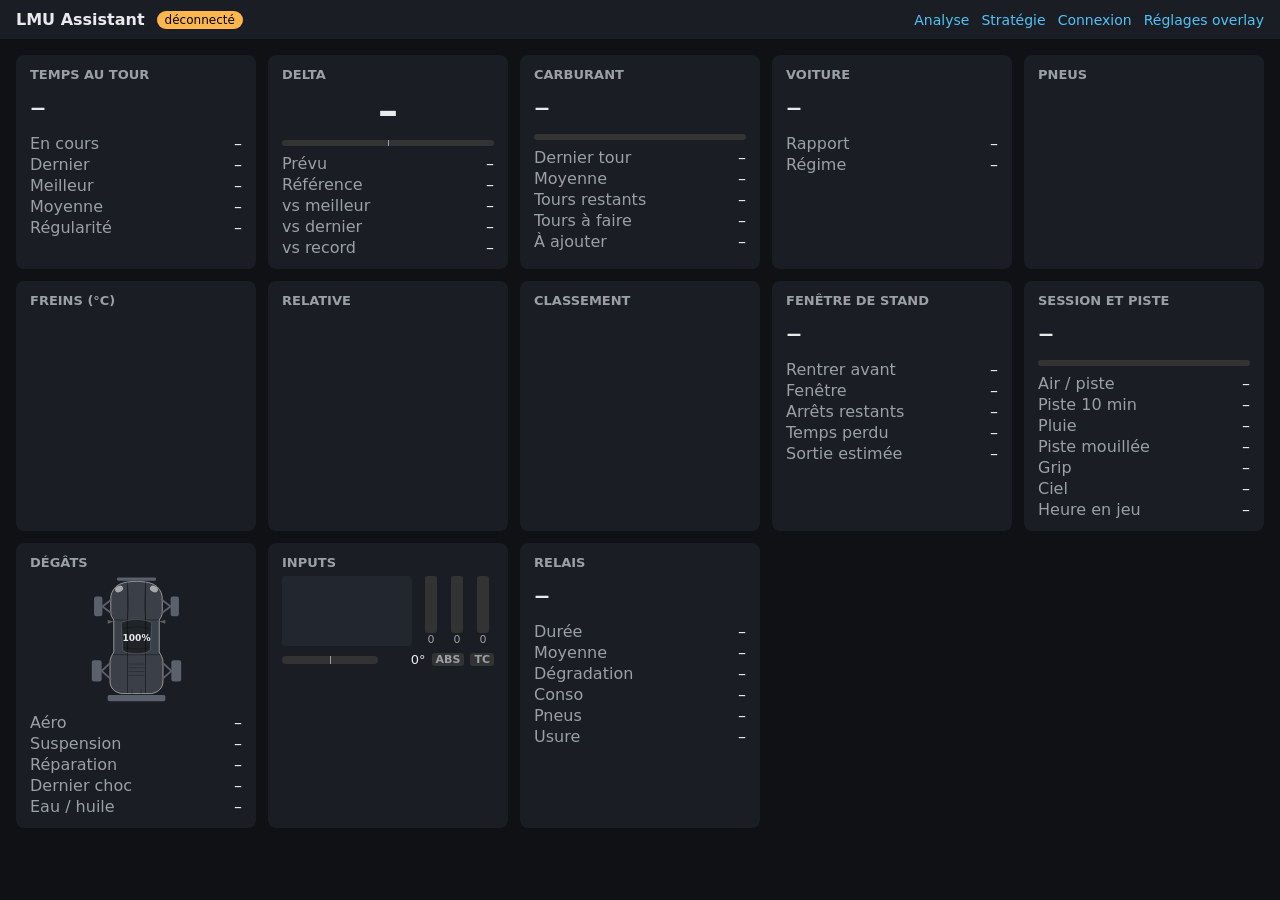
==== web/index.html @ d52e185c "Widget Dégâts : silhouette de GT3 type 911 Phares ronds, capot, rétroviseurs, habitacle (pare-brise," ====
<!doctype html>
<html lang="fr">
<head>
  <meta charset="utf-8">
  <meta name="viewport" content="width=device-width, initial-scale=1">
  <title>LMU Assistant</title>
  <link rel="stylesheet" href="style.css">
  <!-- Overlay : fond transparent dès le premier affichage (pas de flash avant le chargement de app.js) -->
  <script>if (new URLSearchParams(location.search).get("mode") === "overlay") document.documentElement.classList.add("overlay");</script>
</head>
<body>
  <header class="topbar">
    <strong>LMU Assistant</strong>
    <span id="status" class="status off">déconnecté</span>
    <span id="session"></span>
    <a href="analyse.html" class="nav-link" title="Historique des tours et analyse hors course">Analyse</a>
    <a href="strategie.html" title="Planificateur de stratégie">Stratégie</a>
    <a href="connect.html" title="Ouvrir sur une tablette ou un téléphone">Connexion</a>
    <a href="settings.html">Réglages overlay</a>
  </header>

  <main class="widgets">
    <section class="widget" data-widget="lap">
      <h2>Temps au tour</h2>
      <div class="big" id="lap">–</div>
      <dl>
        <dt>En cours</dt><dd id="current">–</dd>
        <dt>Dernier</dt><dd id="last">–</dd>
        <dt>Meilleur</dt><dd id="best">–</dd>
        <dt id="lap-avg-label">Moyenne</dt><dd id="lap-avg">–</dd>
        <dt>Régularité</dt><dd id="lap-stdev">–</dd>
      </dl>
      <table class="laps" id="laps"></table>
    </section>

    <section class="widget" data-widget="delta">
      <h2 id="delta-title">Delta</h2>
      <div class="big delta" id="delta">–</div>
      <div class="delta-bar"><div id="delta-bar"></div></div>
      <dl>
        <dt>Prévu</dt><dd id="delta-predicted">–</dd>
        <dt id="delta-ref-label">Référence</dt><dd id="delta-ref">–</dd>
        <dt>vs meilleur</dt><dd id="delta-vs-best">–</dd>
        <dt>vs dernier</dt><dd id="delta-vs-last">–</dd>
        <dt>vs record</dt><dd id="delta-vs-record">–</dd>
      </dl>
    </section>

    <section class="widget" data-widget="fuel">
      <h2 id="fuel-title">Carburant</h2>
      <div class="big" id="fuel">–</div>
      <div class="bar"><div id="fuel-bar"></div></div>
      <dl>
        <dt>Dernier tour</dt><dd id="fuel-last">–</dd>
        <dt>Moyenne</dt><dd id="fuel-avg">–</dd>
        <dt>Tours restants</dt><dd id="fuel-laps">–</dd>
        <dt>Tours à faire</dt><dd id="fuel-finish">–</dd>
        <dt>À ajouter</dt><dd id="fuel-add">–</dd>
        <dt id="fuel-other-label" hidden>Énergie</dt><dd id="fuel-other" hidden>–</dd>
      </dl>
    </section>

    <section class="widget" data-widget="car">
      <h2>Voiture</h2>
      <div class="big" id="speed">–</div>
      <dl>
        <dt>Rapport</dt><dd id="gear">–</dd>
        <dt>Régime</dt><dd id="rpm">–</dd>
      </dl>
    </section>

    <section class="widget" data-widget="tyres">
      <h2>Pneus</h2>
      <div class="tyres" id="tyres"></div>
    </section>

    <section class="widget" data-widget="brakes">
      <h2>Freins (°C)</h2>
      <div class="brakes" id="brakes"></div>
      <div class="brake-alert" id="brake-alert" hidden></div>
    </section>

    <section class="widget" data-widget="relative">
      <h2>Relative</h2>
      <table class="relative" id="relative"></table>
    </section>

    <section class="widget" data-widget="standings">
      <h2>Classement</h2>
      <table class="standings" id="standings"></table>
    </section>

    <section class="widget" data-widget="pit">
      <h2>Fenêtre de stand</h2>
      <div class="big" id="pit-laps">–</div>
      <div class="pit-sub" id="pit-limit"></div>
      <dl>
        <dt>Rentrer avant</dt><dd id="pit-last">–</dd>
        <dt>Fenêtre</dt><dd id="pit-window">–</dd>
        <dt>Arrêts restants</dt><dd id="pit-stops">–</dd>
        <dt>Temps perdu</dt><dd id="pit-loss">–</dd>
        <dt>Sortie estimée</dt><dd id="pit-rejoin">–</dd>
      </dl>
    </section>

    <section class="widget" data-widget="session">
      <h2>Session et piste</h2>
      <div class="big" id="sess-left">–</div>
      <div class="bar"><div id="sess-bar"></div></div>
      <div class="flag" id="sess-flag" hidden></div>
      <dl>
        <dt>Air / piste</dt><dd id="sess-temps">–</dd>
        <dt>Piste 10 min</dt><dd id="sess-trend">–</dd>
        <dt>Pluie</dt><dd id="sess-rain">–</dd>
        <dt>Piste mouillée</dt><dd id="sess-wet">–</dd>
        <dt>Grip</dt><dd id="sess-grip">–</dd>
        <dt>Ciel</dt><dd id="sess-sky">–</dd>
        <dt>Heure en jeu</dt><dd id="sess-tod">–</dd>
      </dl>
    </section>

    <section class="widget" data-widget="damage">
      <h2>Dégâts</h2>
      <!-- Voiture vue de dessus (avant en haut), silhouette de GT3 type 911 : 8 zones de carrosserie, suspensions
           (triangles), roues, lame avant et aileron (aéro) -->
      <svg class="car-svg" id="dmg-car" viewBox="-14 0 128 170" role="img" aria-label="Dégâts de la voiture">
        <defs>
          <clipPath id="dmg-clip">
            <path id="dmg-shape" d="M50,7 C62,7 72,9 77,14 C82,19 84,24 84,30 L84,48 C84,52 82,55 80,58 L80,100
              C82,104 85,108 85,114 L85,138 C85,147 80,153 70,155 L30,155 C20,153 15,147 15,138 L15,114
              C15,108 18,104 20,100 L20,58 C18,55 16,52 16,48 L16,30 C16,24 18,19 23,14 C28,9 38,7 50,7 Z"/>
          </clipPath>
        </defs>
        <g clip-path="url(#dmg-clip)">
          <rect class="zone" data-zone="0" x="0" y="0" width="38" height="58"><title>Avant gauche</title></rect>
          <rect class="zone" data-zone="1" x="38" y="0" width="24" height="58"><title>Avant</title></rect>
          <rect class="zone" data-zone="2" x="62" y="0" width="38" height="58"><title>Avant droit</title></rect>
          <rect class="zone" data-zone="3" x="0" y="58" width="38" height="46"><title>Gauche</title></rect>
          <rect class="zone base" x="38" y="58" width="24" height="46"/>
          <rect class="zone" data-zone="4" x="62" y="58" width="38" height="46"><title>Droite</title></rect>
          <rect class="zone" data-zone="5" x="0" y="104" width="38" height="66"><title>Arrière gauche</title></rect>
          <rect class="zone" data-zone="6" x="38" y="104" width="24" height="66"><title>Arrière</title></rect>
          <rect class="zone" data-zone="7" x="62" y="104" width="38" height="66"><title>Arrière droit</title></rect>
        </g>
        <use href="#dmg-shape" class="outline"/>
        <!-- détails : capot, phares ronds, rétroviseurs, grilles du moteur arrière -->
        <path class="detail" d="M38,12 C40,30 40,44 38,56 M62,12 C60,30 60,44 62,56"/>
        <ellipse class="lamp" cx="27" cy="17" rx="5.5" ry="4" transform="rotate(-25 27 17)"/>
        <ellipse class="lamp" cx="73" cy="17" rx="5.5" ry="4" transform="rotate(25 73 17)"/>
        <path class="detail" d="M40,116 H60 M40,121 H60 M40,126 H60 M40,131 H60"/>
        <path class="mirror" d="M20,60 L12,58 L12,63 Z M80,60 L88,58 L88,63 Z"/>
        <path class="detail" d="M44,150 V158 M56,150 V158"/>
        <rect class="aero" x="24" y="2" width="52" height="4" rx="2"><title>Lame avant (aéro)</title></rect>
        <rect class="aero" x="12" y="157" width="76" height="8" rx="2"><title>Aileron arrière (aéro)</title></rect>
        <path class="susp" data-susp="0" d="M17,31 L5,40 L17,49"><title>Suspension avant gauche</title></path>
        <path class="susp" data-susp="1" d="M83,31 L95,40 L83,49"><title>Suspension avant droite</title></path>
        <path class="susp" data-susp="2" d="M16,114 L4,125 L16,136"><title>Suspension arrière gauche</title></path>
        <path class="susp" data-susp="3" d="M84,114 L96,125 L84,136"><title>Suspension arrière droite</title></path>
        <rect class="wheel" data-wheel="0" x="-6" y="27" width="11" height="26" rx="3"><title>Roue avant gauche</title></rect>
        <rect class="wheel" data-wheel="1" x="95" y="27" width="11" height="26" rx="3"><title>Roue avant droite</title></rect>
        <rect class="wheel" data-wheel="2" x="-9" y="111" width="13" height="28" rx="3"><title>Roue arrière gauche</title></rect>
        <rect class="wheel" data-wheel="3" x="96" y="111" width="13" height="28" rx="3"><title>Roue arrière droite</title></rect>
        <!-- habitacle : pare-brise, toit, lunette -->
        <path class="cockpit" d="M30,62 C36,56 64,56 70,62 L68,98 C62,104 38,104 32,98 Z"/>
        <path class="detail" d="M32,70 C40,66 60,66 68,70 M33,94 C40,97 60,97 67,94"/>
        <text class="pct" id="dmg-pct" x="50" y="86" text-anchor="middle">100%</text>
      </svg>
      <div class="brake-alert" id="dmg-alert" hidden></div>
      <dl>
        <dt>Aéro</dt><dd id="dmg-aero">–</dd>
        <dt>Suspension</dt><dd id="dmg-susp">–</dd>
        <dt>Réparation</dt><dd id="dmg-repair">–</dd>
        <dt>Dernier choc</dt><dd id="dmg-impact">–</dd>
        <dt>Eau / huile</dt><dd id="dmg-engine">–</dd>
      </dl>
    </section>

    <section class="widget" data-widget="inputs">
      <h2>Inputs</h2>
      <div class="inputs">
        <canvas id="inp-trace" width="380" height="140"></canvas>
        <div class="pedals">
          <div class="pedal"><div class="pedal-bar"><div id="inp-thr" class="thr"></div></div><span id="inp-thr-v">0</span></div>
          <div class="pedal"><div class="pedal-bar"><div id="inp-brk" class="brk"></div></div><span id="inp-brk-v">0</span></div>
          <div class="pedal"><div class="pedal-bar"><div id="inp-clu" class="clu"></div></div><span id="inp-clu-v">0</span></div>
        </div>
      </div>
      <div class="steer-row">
        <div class="steer"><div id="inp-steer"></div></div>
        <span id="inp-steer-v">0°</span>
        <span class="aid" id="inp-abs">ABS</span><span class="aid" id="inp-tc">TC</span>
      </div>
    </section>

    <section class="widget" data-widget="stint">
      <h2 id="stint-title">Relais</h2>
      <div class="big" id="stint-laps">–</div>
      <dl>
        <dt>Durée</dt><dd id="stint-time">–</dd>
        <dt>Moyenne</dt><dd id="stint-avg">–</dd>
        <dt>Dégradation</dt><dd id="stint-deg">–</dd>
        <dt>Conso</dt><dd id="stint-fuel">–</dd>
        <dt>Pneus</dt><dd id="stint-tyres">–</dd>
        <dt id="stint-wear-label">Usure</dt><dd id="stint-wear">–</dd>
      </dl>
    </section>
  </main>

  <script src="app.js"></script>
</body>
</html>
---- web/style.css ----
:root {
  --bg: #0f1115;
  --panel: #1a1d24;
  --text: #e8eaed;
  --muted: #9aa0a6;
  --accent: #4fc3f7;
  --ok: #66bb6a;
  --warn: #ffb74d;
  --bad: #ef5350;
}
* { box-sizing: border-box; }
body { margin: 0; font-family: system-ui, sans-serif; background: var(--bg); color: var(--text); }
.topbar { display: flex; gap: 12px; align-items: center; padding: 10px 16px; background: var(--panel); }
.status { font-size: 12px; padding: 2px 8px; border-radius: 10px; background: var(--warn); color: #000; }
.status.on { background: var(--ok); }
[hidden] { display: none !important; }
.topbar { flex-wrap: wrap; }
.topbar a { color: var(--text); text-decoration: none; }
.topbar .nav-link { margin-left: auto; font-size: 14px; color: var(--accent); }
.topbar .nav-link ~ a { font-size: 14px; color: var(--accent); }
.nav-current { color: var(--muted); }
.widgets { display: grid; grid-template-columns: repeat(auto-fill, minmax(220px, 1fr)); gap: 12px; padding: 16px; }
.widget { background: var(--panel); border-radius: 8px; padding: 12px 14px; }
.widget h2 { margin: 0 0 6px; font-size: 13px; font-weight: 600; color: var(--muted); text-transform: uppercase; }
.big { font-size: 32px; font-variant-numeric: tabular-nums; }
dl { display: grid; grid-template-columns: auto 1fr; gap: 2px 10px; margin: 8px 0 0; font-variant-numeric: tabular-nums; }
dt { color: var(--muted); }
dd { margin: 0; text-align: right; }
dt, dd { white-space: nowrap; }
.bar { height: 6px; background: #333; border-radius: 3px; margin-top: 8px; overflow: hidden; }
.bar > div { height: 100%; width: 0; background: var(--accent); }
.bar > div.alert { background: var(--warn); }
dd.alert { color: var(--warn); font-weight: 600; }
dd.good { color: var(--ok); }
.faster { color: var(--ok); }
.slower { color: var(--bad); }
.big.delta { font-size: 40px; font-weight: 600; text-align: center; }
.delta-bar { position: relative; height: 6px; background: #333; border-radius: 3px; margin-top: 6px; overflow: hidden; }
.delta-bar::after { content: ""; position: absolute; left: 50%; top: 0; bottom: 0; width: 1px; background: var(--muted); }
.delta-bar > div { position: absolute; top: 0; bottom: 0; left: 50%; width: 0; }
.delta-bar > div.faster { background: var(--ok); }
.delta-bar > div.slower { background: var(--bad); }
.laps { width: 100%; border-collapse: collapse; margin-top: 8px; font-variant-numeric: tabular-nums; font-size: 13px; }
.laps td { padding: 1px 0; border-top: 1px solid #2a2e36; white-space: nowrap; }
.laps td:nth-child(1) { color: var(--muted); }
.laps td:nth-child(2) { text-align: center; }
.laps td:nth-child(3) { text-align: right; color: var(--muted); }
.laps td.faster { color: var(--ok); }
.laps tr.excluded td:nth-child(2) { color: var(--muted); text-decoration: line-through; }
.tyres { display: grid; grid-template-columns: 1fr 1fr; gap: 6px; font-variant-numeric: tabular-nums; }
.tyre { background: #22262e; border-radius: 4px; padding: 4px 6px; }
.wheel-name { display: block; font-size: 11px; color: var(--muted); }
.tyre.right .wheel-name { text-align: right; }
.temps { display: grid; grid-template-columns: repeat(3, 1fr); gap: 2px; font-size: 16px; text-align: center; }
.temps span { border-radius: 3px; padding: 2px 0; color: #000; font-weight: 600; }
.temps .cold { background: #4fc3f7; }
.temps .ideal { background: var(--ok); }
.temps .warm { background: var(--warn); }
.temps .hot { background: var(--bad); }
.tyre-info { display: flex; justify-content: space-between; margin-top: 3px; font-size: 13px; }
.tyre-info .alert { color: var(--warn); font-weight: 600; }

.brakes { display: grid; grid-template-columns: 1fr 1fr; gap: 6px; font-variant-numeric: tabular-nums; }
.brake { background: #22262e; border-radius: 4px; padding: 4px 6px; display: flex; flex-direction: column; }
.brake.right { align-items: flex-end; }
.brake-temp { font-size: 22px; font-weight: 600; }
.brake-temp.cold { color: #4fc3f7; }
.brake-temp.ideal { color: var(--ok); }
.brake-temp.warm { color: var(--warn); }
.brake-temp.hot { color: var(--bad); }
.brake-peak { font-size: 12px; color: var(--muted); }
.brake-alert { margin-top: 6px; padding: 3px 6px; border-radius: 4px; background: var(--bad); color: #fff; font-weight: 600;
  font-size: 13px; text-align: center; animation: blink 1s steps(2, start) infinite; }
@keyframes blink { to { visibility: hidden; } }

.relative { width: 100%; border-collapse: collapse; font-variant-numeric: tabular-nums; font-size: 14px; }
.relative td { padding: 2px 3px; white-space: nowrap; border-top: 1px solid #2a2e36; }
.relative tr:first-child td { border-top: 0; }
.relative .class-pos { display: inline-block; min-width: 30px; padding: 0 3px; border-radius: 3px; color: #fff;
  font-size: 12px; font-weight: 600; text-align: center; }
.relative .num { color: var(--muted); font-size: 12px; }
.relative .driver { max-width: 130px; overflow: hidden; text-overflow: ellipsis; width: 100%; }
.relative .gap, .relative .laps-diff { text-align: right; }
.relative .laps-diff { font-size: 12px; font-weight: 600; }
.relative tr.me td { background: #2c3340; font-weight: 600; }
.relative tr.lap-up .driver, .relative tr.lap-up .laps-diff { color: var(--warn); }
.relative tr.lap-down .driver, .relative tr.lap-down .laps-diff { color: var(--accent); }
.relative tr.other-class .driver { opacity: 0.75; }
.standings { width: 100%; border-collapse: collapse; font-variant-numeric: tabular-nums; font-size: 13px; }
.standings td { padding: 1px 3px; white-space: nowrap; }
.standings .class-head td { padding-top: 5px; font-size: 12px; font-weight: 600; color: var(--muted); text-transform: uppercase; }
.standings tr.class-head:first-child td { padding-top: 0; }
.standings .class-dot { display: inline-block; width: 8px; height: 8px; border-radius: 2px; margin-right: 5px; }
.standings .muted { font-weight: 400; }
.standings .cpos { color: var(--muted); }
.standings .num { color: var(--muted); font-size: 12px; }
.standings .driver { max-width: 120px; overflow: hidden; text-overflow: ellipsis; width: 100%; }
.standings .gap, .standings .last { text-align: right; }
.standings .last { color: var(--muted); font-size: 12px; }
.standings tr.me td { background: #2c3340; font-weight: 600; }
.standings tr.skip td { text-align: center; color: var(--muted); line-height: 8px; font-size: 11px; }
.pit-sub { font-size: 12px; color: var(--muted); }
.big.alert { color: var(--warn); }
.relative .opt, .standings .opt { text-align: right; font-size: 12px; padding-left: 6px; }
.relative .opt.intact, .standings .opt.intact { color: var(--muted); }
.relative .opt.warn, .standings .opt.warn { color: var(--warn); }
.relative .opt.bad, .standings .opt.bad { color: var(--bad); font-weight: 600; }
.relative .pit, .standings .pit { font-size: 10px; padding: 0 3px; border-radius: 3px; background: var(--muted); color: #000; font-weight: 600; }

.flag { margin-top: 6px; padding: 3px 6px; border-radius: 4px; font-weight: 600; font-size: 13px; text-align: center; background: #333; }
.flag.green { background: var(--ok); color: #000; }
.flag.yellow, .flag.fcy { background: #fdd835; color: #000; }
.flag.fcy { animation: blink 1s steps(2, start) infinite; }
.flag.blue { background: #1e88e5; color: #fff; }
.flag.red { background: var(--bad); color: #fff; }
.flag.checkered { background: repeating-conic-gradient(#fff 0 25%, #000 0 50%) 0 0 / 12px 12px; color: #000; text-shadow: 0 0 3px #fff, 0 0 3px #fff; }

/* Widget Dégâts : voiture vue de dessus en SVG (GT3 type 911). Gris = rien, orange = léger, rouge = lourd ;
   roue : orange = crevée, pointillés rouges = arrachée ; suspension (triangles) et aéro (lame avant, aileron) :
   orange sous 90 %, rouge sous 70 %. */
.car-svg { display: block; width: 97px; height: 129px; margin: 2px auto 0; overflow: visible; --body: #3a3f48; --wheel: #5b616c; }
.car-svg .zone { fill: var(--body); stroke: rgba(0, 0, 0, 0.35); stroke-width: 0.8; }
.car-svg .z1 { fill: var(--warn); }
.car-svg .z2 { fill: var(--bad); }
.car-svg .outline { fill: none; stroke: rgba(255, 255, 255, 0.55); stroke-width: 1.2; }
.car-svg .cockpit { fill: rgba(0, 0, 0, 0.45); stroke: rgba(255, 255, 255, 0.25); stroke-width: 0.8; }
.car-svg .detail { fill: none; stroke: rgba(0, 0, 0, 0.35); stroke-width: 0.9; stroke-linecap: round; pointer-events: none; }
.car-svg .lamp { fill: rgba(255, 255, 255, 0.55); pointer-events: none; }
.car-svg .mirror { fill: var(--wheel); }
.car-svg .pct { fill: var(--text); font-size: 12px; font-weight: 700; font-variant-numeric: tabular-nums; }
.car-svg .pct.hit { fill: var(--warn); }
.car-svg .pct.heavy { fill: var(--bad); }
.car-svg .wheel, .car-svg .aero { fill: var(--wheel); }
.car-svg .s1 { fill: var(--warn); }
.car-svg .s2 { fill: var(--bad); }
.car-svg .susp { fill: none; stroke: var(--wheel); stroke-width: 2.4; stroke-linejoin: round; stroke-linecap: round; }
.car-svg .susp.s1 { fill: none; stroke: var(--warn); }
.car-svg .susp.s2 { fill: none; stroke: var(--bad); stroke-width: 3; }
.car-svg .wheel.off { fill: none; stroke: var(--bad); stroke-width: 1.4; stroke-dasharray: 3 2; }

.inputs { display: flex; gap: 8px; align-items: stretch; }
.inputs canvas { flex: 1; min-width: 0; width: 100%; height: 70px; background: #22262e; border-radius: 4px; }
.pedals { display: flex; gap: 4px; }
.pedal { display: flex; flex-direction: column; align-items: center; width: 22px; font-size: 11px; color: var(--muted); font-variant-numeric: tabular-nums; }
.pedal-bar { position: relative; flex: 1; width: 12px; background: #333; border-radius: 3px; overflow: hidden; }
.pedal-bar > div { position: absolute; bottom: 0; left: 0; right: 0; height: 0; }
.pedal-bar .thr { background: var(--ok); }
.pedal-bar .brk { background: var(--bad); }
.pedal-bar .clu { background: var(--accent); }
.steer-row { display: flex; gap: 6px; align-items: center; margin-top: 6px; font-size: 13px; font-variant-numeric: tabular-nums; }
.steer { position: relative; flex: 1; height: 8px; background: #333; border-radius: 4px; overflow: hidden; }
.steer::after { content: ""; position: absolute; left: 50%; top: 0; bottom: 0; width: 1px; background: var(--muted); }
.steer > div { position: absolute; top: 0; bottom: 0; left: 50%; width: 0; background: #fdd835; }
#inp-steer-v { min-width: 42px; text-align: right; }
.aid { font-size: 11px; font-weight: 600; padding: 0 4px; border-radius: 3px; background: #333; color: var(--muted); }
.aid.on { background: #fdd835; color: #000; }

/* Mode overlay : fenêtre transparente, widgets compacts au style sombre.
   --bg-alpha = opacité du fond du widget, --text-alpha = opacité du texte et des jauges (réglages, par widget). */
html.overlay, html.overlay body, body.overlay { background: transparent; }
body.overlay { overflow: hidden; font-family: "Segoe UI Variable Text", "Segoe UI", system-ui, sans-serif; }
body.overlay .topbar { display: none; }
body.overlay .widgets { display: block; position: relative; width: 100vw; height: 100vh; padding: 0; overflow: hidden; }
body.overlay .widget { --bg-alpha: 0.75; --text-alpha: 1;
  position: absolute; left: 0; top: 0; width: 180px; transform-origin: top left; padding: 7px 10px 8px; border-radius: 6px;
  background: linear-gradient(180deg, rgba(24, 28, 36, var(--bg-alpha)), rgba(10, 12, 16, var(--bg-alpha)));
  border: 1px solid rgba(255, 255, 255, calc(var(--bg-alpha) * 0.12));
  /* Lisible même sans fond : contour sombre d'autant plus marqué que le fond est transparent */
  --halo: rgba(0, 0, 0, calc(1 - var(--bg-alpha) * 0.7));
  text-shadow: 0 0 1px var(--halo), 0 0 2px var(--halo), 0 1px 3px var(--halo); }
body.overlay .widget > :not(.grip) { opacity: var(--text-alpha); }
/* Texte sur pastille colorée : pas de contour sombre */
body.overlay :is(.temps span, .class-pos, .flag, .aid.on, .pit, .brake-alert) { text-shadow: none; }
body.overlay .widget h2 { font-size: 11px; font-weight: 700; letter-spacing: 0.08em; color: #7fcff5; margin: 0 0 4px;
  padding-bottom: 4px; border-bottom: 1px solid rgba(255, 255, 255, 0.08); }
body.overlay .big { font-size: 26px; font-weight: 600; line-height: 1.15; letter-spacing: -0.01em; }
body.overlay dl { font-size: 13.5px; gap: 1px 10px; margin-top: 6px; }
body.overlay dt { color: rgba(232, 234, 237, calc(0.95 - var(--bg-alpha) * 0.35)); } /* plus clair sans fond */
body.overlay dd { font-weight: 500; }
body.overlay .bar, body.overlay .delta-bar, body.overlay .pedal-bar, body.overlay .steer { background: rgba(255, 255, 255, 0.12); }
body.overlay .tyre, body.overlay .brake, body.overlay .inputs canvas { background: rgba(255, 255, 255, 0.06); }
body.overlay .car-svg { --body: rgba(255, 255, 255, 0.16); --wheel: rgba(255, 255, 255, 0.38); }
body.overlay .car-svg .pct { paint-order: stroke; stroke: var(--halo); stroke-width: 2px; }
body.overlay .aid { background: rgba(255, 255, 255, 0.1); }
body.overlay .aid.on { background: #fdd835; }
body.overlay .relative td { border-top-color: rgba(255, 255, 255, 0.07); }
body.overlay .relative tr.me td, body.overlay .standings tr.me td { background: rgba(79, 195, 247, 0.2); }
body.overlay .laps td { border-top-color: rgba(255, 255, 255, 0.07); }
body.overlay .widget[data-widget="fuel"], body.overlay .widget[data-widget="delta"], body.overlay .widget[data-widget="brakes"] { width: 200px; }
body.overlay .widget[data-widget="lap"], body.overlay .widget[data-widget="tyres"] { width: 220px; }
body.overlay .widget[data-widget="pit"] { width: 250px; }
body.overlay .widget[data-widget="session"], body.overlay .widget[data-widget="damage"] { width: 230px; }
body.overlay .widget[data-widget="stint"] { width: 240px; }
body.overlay .widget[data-widget="relative"], body.overlay .widget[data-widget="standings"], body.overlay .widget[data-widget="inputs"] { width: 300px; }
/* Colonnes optionnelles (dégâts, conso) : le widget s'élargit (2 colonnes sur la page), la fenêtre overlay suit sa taille */
body:not(.overlay) .widget:is(.col-dmg, .col-fuel) { grid-column: span 2; }
body.overlay .widget:is([data-widget="relative"], [data-widget="standings"]).col-dmg { width: 340px; }
body.overlay .widget:is([data-widget="relative"], [data-widget="standings"]).col-fuel { width: 350px; }
body.overlay .widget:is([data-widget="relative"], [data-widget="standings"]).col-dmg.col-fuel { width: 390px; }
body.overlay .big.delta { font-size: 34px; } /* plus de lignes et des valeurs plus longues */

/* Mode placement (fenêtre d'un widget) : cadre, curseur de déplacement, poignée d'agrandissement */
.grip { display: none; }
body.placing .widget { outline: 2px dashed var(--accent); outline-offset: -2px; cursor: move; user-select: none; }
body.placing .grip { display: block; position: absolute; right: 0; bottom: 0; width: 16px; height: 16px; cursor: nwse-resize;
  background: linear-gradient(135deg, transparent 50%, var(--accent) 50%); border-bottom-right-radius: 8px; touch-action: none; }

/* Page de réglages */
.settings { max-width: 900px; padding: 16px; display: grid; gap: 16px; }
.settings .widget table { width: 100%; border-collapse: collapse; }
.settings th { text-align: left; color: var(--muted); font-weight: 500; font-size: 13px; padding: 4px; }
.settings td { padding: 4px; }
.settings input[type="number"], .settings input[type="text"], .settings select { width: 100%; max-width: 110px; background: #22262e; color: var(--text); border: 1px solid #333; border-radius: 4px; padding: 4px 6px; }
.settings select { width: auto; max-width: none; }
.settings td.opa { white-space: nowrap; }
.settings td.cols { white-space: nowrap; font-size: 13px; }
.settings td.opa input[type="range"] { width: 80px; vertical-align: middle; }
.settings td.opa.inherit input[type="range"] { opacity: 0.4; }
.settings td.opa.inherit .reset { visibility: hidden; }
.settings .pct { display: inline-block; min-width: 3.2em; font-variant-numeric: tabular-nums; color: var(--muted); font-size: 13px; }
.settings td.opa:not(.inherit) .pct { color: var(--text); }
.settings button.reset { background: none; color: var(--muted); padding: 0 4px; font-weight: 400; font-size: 15px; }
.settings button.reset:hover { color: var(--accent); }
.opacity-global { display: flex; flex-wrap: wrap; gap: 4px 24px; }
.settings input#inputs-trace, .settings input#laptime-avg-laps, .settings input#tyre-temp-min, .settings input#tyre-temp-max, .settings input#brake-overheat, .settings input#pit-loss { width: 70px; }
.settings label { display: inline-flex; gap: 6px; align-items: center; margin: 4px 16px 4px 0; }
.settings button { background: var(--accent); color: #000; border: 0; border-radius: 4px; padding: 8px 16px; font-weight: 600; cursor: pointer; }
.settings .actions { display: flex; gap: 12px; align-items: center; }
.settings .hint { color: var(--muted); font-size: 13px; margin: 6px 0 0; }
.settings .error { color: var(--warn); }
.preview-wrap { overflow: auto; }
.preview-box { overflow: hidden; margin-top: 8px; }
.preview { transform-origin: top left; display: block; border: 1px dashed #555; background: repeating-conic-gradient(#2a2e36 0 25%, #20232a 0 50%) 0 0 / 20px 20px; }

/* Page Analyse (hors course) */
.analyse { padding: 16px; display: grid; gap: 16px; max-width: 1400px; }
.session-pick { display: flex; gap: 8px; flex-wrap: wrap; }
.session-pick select { flex: 1; min-width: 0; max-width: 100%; }
.analyse select, .analyse input { background: #22262e; color: var(--text); border: 1px solid #333; border-radius: 4px; padding: 5px 7px; font: inherit; }
.analyse button { background: var(--accent); color: #000; border: 0; border-radius: 4px; padding: 6px 14px; font-weight: 600; cursor: pointer; }
.analyse button.secondary { background: #333; color: var(--text); }
.analyse button:disabled { opacity: 0.5; cursor: default; }
.table-wrap { overflow-x: auto; }
.data { width: 100%; border-collapse: collapse; font-variant-numeric: tabular-nums; font-size: 13px; }
.data th { text-align: right; color: var(--muted); font-weight: 500; padding: 4px 6px; border-bottom: 1px solid #333; white-space: nowrap; }
.data td { text-align: right; padding: 3px 6px; border-top: 1px solid #2a2e36; white-space: nowrap; }
.data th:first-child, .data td:first-child { text-align: left; }
.data td.purple { color: #ce93d8; font-weight: 600; }
.data td.faster { color: var(--ok); font-weight: 600; }
.data tr.excluded td { color: var(--muted); }
.data td.muted { color: var(--muted); text-align: left; }
.data .tags { text-align: left; }
.data .tags span { display: inline-block; margin-right: 3px; padding: 0 4px; border-radius: 3px; background: #333; color: var(--text); font-size: 11px; }
.topbar .brand { font-weight: 700; }
.data i.dot, .legend i, .tip i { display: inline-block; width: 9px; height: 9px; border-radius: 2px; margin-right: 5px; }
.charts { display: grid; grid-template-columns: repeat(auto-fit, minmax(340px, 1fr)); gap: 16px; }
.charts figure { margin: 0; min-width: 0; }
.charts figcaption { color: var(--muted); font-size: 13px; margin-bottom: 4px; }
.chart svg { display: block; width: 100%; height: auto; }
.chart .grid { stroke: #2a2e36; stroke-width: 1; }
.chart .tick { fill: var(--muted); font-size: 11px; font-variant-numeric: tabular-nums; }
.chart .cross { stroke: var(--muted); stroke-width: 1; }
.chart .tip { position: absolute; pointer-events: none; background: #0f1115; border: 1px solid #333; border-radius: 4px; padding: 5px 8px; font-size: 12px; white-space: nowrap; font-variant-numeric: tabular-nums; }
.chart .tip span { float: right; margin-left: 12px; }
.legend { display: flex; flex-wrap: wrap; gap: 4px 14px; font-size: 12px; color: var(--muted); margin-top: 4px; }
.chart-pick { margin-bottom: 8px; display: flex; gap: 16px; flex-wrap: wrap; }
.compare-grid { display: grid; grid-template-columns: minmax(260px, 340px) 1fr 1fr; gap: 16px; align-items: start; }
.compare-grid figure { margin: 0; min-width: 0; }
.compare-grid figcaption { color: var(--muted); font-size: 13px; margin-bottom: 4px; }
@media (max-width: 1100px) { .compare-grid { grid-template-columns: 1fr; } }
.sub { margin: 14px 0 4px; font-size: 12px; font-weight: 600; color: var(--muted); text-transform: uppercase; }
.data td.slower { color: var(--bad); }

.exports { font-size: 13px; color: var(--muted); display: flex; gap: 12px; flex-wrap: wrap; align-items: center; }
.exports a { color: var(--accent); }
.report { display: grid; grid-template-columns: repeat(auto-fill, minmax(220px, 1fr)); gap: 12px; }
.report-card { background: #22262e; border-radius: 6px; padding: 8px 12px; }
.report-card h3 { margin: 0; font-size: 12px; color: var(--muted); text-transform: uppercase; font-weight: 600; }
.report-card { min-width: 0; }
.report-card .big { font-size: 26px; }
.report-card dl { font-size: 13px; gap: 2px 8px; }
.report-card dt, .report-card dd { white-space: normal; }
.note-form { display: grid; gap: 8px; max-width: 900px; margin-bottom: 12px; }
.note-form .actions { display: flex; gap: 12px; align-items: center; flex-wrap: wrap; }
.analyse textarea { background: #22262e; color: var(--text); border: 1px solid #333; border-radius: 4px; padding: 6px 8px; font: inherit; resize: vertical; }
.note { border-top: 1px solid #2a2e36; padding: 8px 0; max-width: 900px; }
.note.this { border-left: 3px solid var(--accent); padding-left: 10px; }
.note header { display: flex; gap: 8px; align-items: baseline; flex-wrap: wrap; }
.note .note-actions { margin-left: auto; display: flex; gap: 6px; }
.note .note-actions button { padding: 2px 8px; font-size: 12px; }
.note p { margin: 4px 0 0; white-space: normal; }

/* Page Stratégie (F24) */
.strategy-form { display: grid; grid-template-columns: repeat(auto-fit, minmax(300px, 1fr)); gap: 12px; }
.strategy-form fieldset { border: 1px solid #2a2e36; border-radius: 6px; margin: 0; padding: 8px 12px; display: flex; flex-direction: column; gap: 6px; }
.strategy-form legend { color: var(--muted); font-size: 12px; text-transform: uppercase; padding: 0 4px; }
.strategy-form label { display: flex; gap: 6px; align-items: center; flex-wrap: wrap; }
.strategy-form input[type="number"] { width: 80px; }
.strategy-form .actions { grid-column: 1 / -1; display: flex; gap: 12px; align-items: center; flex-wrap: wrap; }
.analyse .error { color: var(--warn); }
.scenarios { display: grid; grid-template-columns: repeat(auto-fit, minmax(240px, 1fr)); gap: 12px; }
.scenario { text-align: left; background: #22262e !important; color: var(--text) !important; border: 2px solid transparent !important;
  border-radius: 8px !important; padding: 10px 12px !important; font-weight: 400 !important; cursor: pointer; }
.scenario.selected { border-color: var(--accent) !important; }
.scenario h3 { margin: 0; font-size: 15px; }
.scenario .hint { margin: 2px 0 6px; }
.badge { font-size: 11px; padding: 1px 6px; border-radius: 3px; background: var(--ok); color: #000; vertical-align: middle; }

/* Page Connexion (tablette / téléphone) */
.connect { display: grid; grid-template-columns: repeat(auto-fit, minmax(260px, 1fr)); gap: 12px; padding: 16px; max-width: 760px; margin: 0 auto; }
.qr { display: block; width: 100%; max-width: 280px; height: auto; aspect-ratio: 1; margin: 8px auto; background: #fff; border-radius: 6px; }
.urls { list-style: none; padding: 0; margin: 8px 0; font-size: 18px; word-break: break-all; }
.urls li { padding: 6px 8px; border-radius: 4px; }
.urls li.selected { background: #22262e; }
.urls a { color: var(--accent); }
.hint { color: var(--muted); font-size: 13px; }

/* Téléphone : marges et chiffres un peu plus compacts */
@media (max-width: 480px) {
  .topbar { padding: 8px 12px; gap: 8px; }
  .widgets { grid-template-columns: repeat(auto-fill, minmax(150px, 1fr)); gap: 8px; padding: 8px; }
  .big { font-size: 26px; }
}
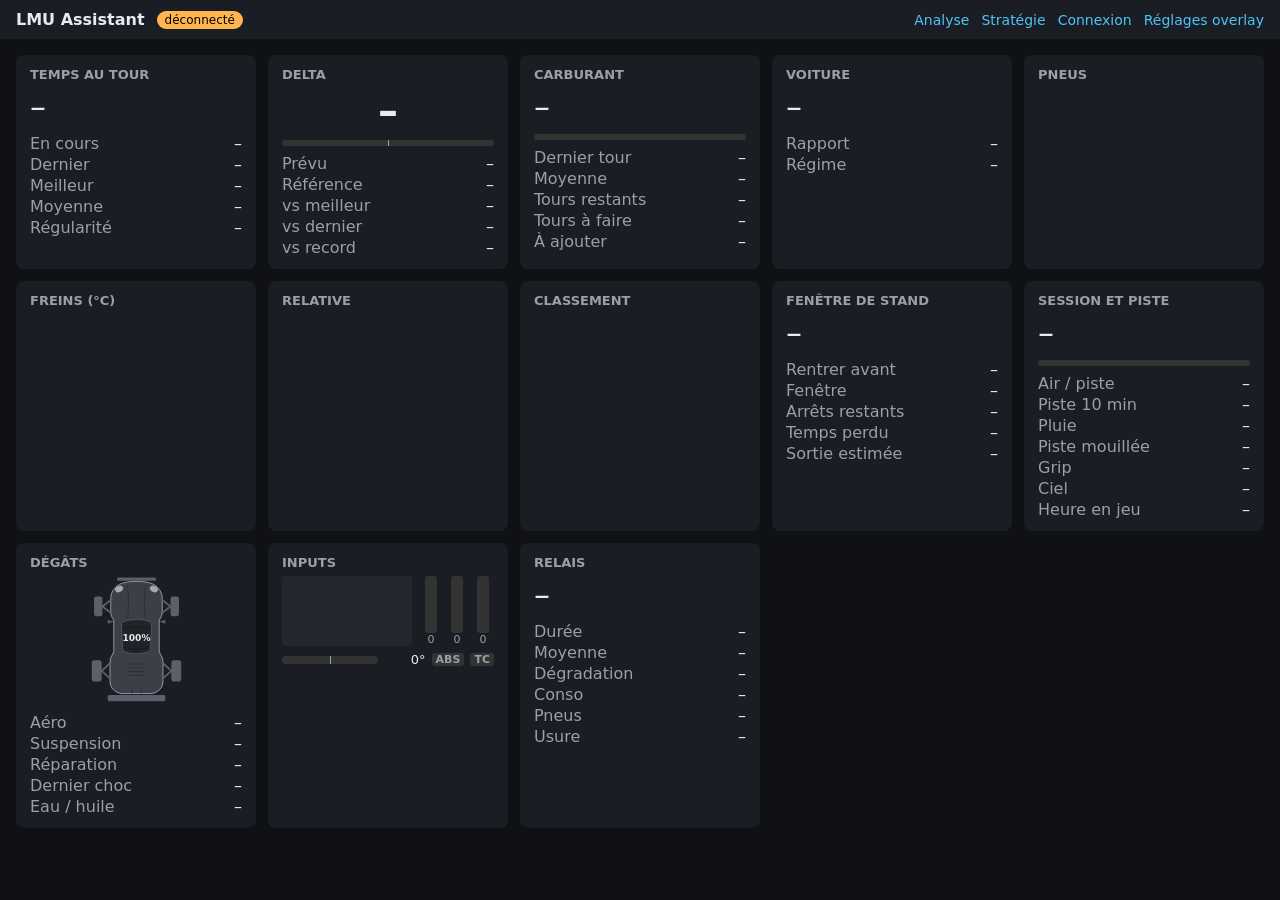
==== commit ebf91d6f: "Widget Dégâts : dégâts de carrosserie affichés sur les bordures La caisse reste grise ; chaque zone " ====
--- a/web/index.html
+++ b/web/index.html
@@ -130,17 +130,26 @@
               C82,104 85,108 85,114 L85,138 C85,147 80,153 70,155 L30,155 C20,153 15,147 15,138 L15,114
               C15,108 18,104 20,100 L20,58 C18,55 16,52 16,48 L16,30 C16,24 18,19 23,14 C28,9 38,7 50,7 Z"/>
           </clipPath>
+          <clipPath id="dmg-z0"><rect x="-14" y="0" width="52" height="58"/></clipPath>
+          <clipPath id="dmg-z1"><rect x="38" y="0" width="24" height="58"/></clipPath>
+          <clipPath id="dmg-z2"><rect x="62" y="0" width="52" height="58"/></clipPath>
+          <clipPath id="dmg-z3"><rect x="-14" y="58" width="52" height="46"/></clipPath>
+          <clipPath id="dmg-z4"><rect x="62" y="58" width="52" height="46"/></clipPath>
+          <clipPath id="dmg-z5"><rect x="-14" y="104" width="52" height="66"/></clipPath>
+          <clipPath id="dmg-z6"><rect x="38" y="104" width="24" height="66"/></clipPath>
+          <clipPath id="dmg-z7"><rect x="62" y="104" width="52" height="66"/></clipPath>
         </defs>
+        <use href="#dmg-shape" class="body"/>
+        <!-- dégâts : bande colorée le long du bord de chaque zone (intérieur de la carrosserie seulement) -->
         <g clip-path="url(#dmg-clip)">
-          <rect class="zone" data-zone="0" x="0" y="0" width="38" height="58"><title>Avant gauche</title></rect>
-          <rect class="zone" data-zone="1" x="38" y="0" width="24" height="58"><title>Avant</title></rect>
-          <rect class="zone" data-zone="2" x="62" y="0" width="38" height="58"><title>Avant droit</title></rect>
-          <rect class="zone" data-zone="3" x="0" y="58" width="38" height="46"><title>Gauche</title></rect>
-          <rect class="zone base" x="38" y="58" width="24" height="46"/>
-          <rect class="zone" data-zone="4" x="62" y="58" width="38" height="46"><title>Droite</title></rect>
-          <rect class="zone" data-zone="5" x="0" y="104" width="38" height="66"><title>Arrière gauche</title></rect>
-          <rect class="zone" data-zone="6" x="38" y="104" width="24" height="66"><title>Arrière</title></rect>
-          <rect class="zone" data-zone="7" x="62" y="104" width="38" height="66"><title>Arrière droit</title></rect>
+          <use href="#dmg-shape" class="edge" data-zone="0" clip-path="url(#dmg-z0)"><title>Avant gauche</title></use>
+          <use href="#dmg-shape" class="edge" data-zone="1" clip-path="url(#dmg-z1)"><title>Avant</title></use>
+          <use href="#dmg-shape" class="edge" data-zone="2" clip-path="url(#dmg-z2)"><title>Avant droit</title></use>
+          <use href="#dmg-shape" class="edge" data-zone="3" clip-path="url(#dmg-z3)"><title>Gauche</title></use>
+          <use href="#dmg-shape" class="edge" data-zone="4" clip-path="url(#dmg-z4)"><title>Droite</title></use>
+          <use href="#dmg-shape" class="edge" data-zone="5" clip-path="url(#dmg-z5)"><title>Arrière gauche</title></use>
+          <use href="#dmg-shape" class="edge" data-zone="6" clip-path="url(#dmg-z6)"><title>Arrière</title></use>
+          <use href="#dmg-shape" class="edge" data-zone="7" clip-path="url(#dmg-z7)"><title>Arrière droit</title></use>
         </g>
         <use href="#dmg-shape" class="outline"/>
         <!-- détails : capot, phares ronds, rétroviseurs, grilles du moteur arrière -->
--- a/web/style.css
+++ b/web/style.css
@@ -115,13 +115,15 @@
 .flag.red { background: var(--bad); color: #fff; }
 .flag.checkered { background: repeating-conic-gradient(#fff 0 25%, #000 0 50%) 0 0 / 12px 12px; color: #000; text-shadow: 0 0 3px #fff, 0 0 3px #fff; }
 
-/* Widget Dégâts : voiture vue de dessus en SVG (GT3 type 911). Gris = rien, orange = léger, rouge = lourd ;
+/* Widget Dégâts : voiture vue de dessus en SVG (GT3 type 911). Dégâts sur le bord de chaque zone :
+   rien = pas de bande, orange = léger, rouge = lourd ;
    roue : orange = crevée, pointillés rouges = arrachée ; suspension (triangles) et aéro (lame avant, aileron) :
    orange sous 90 %, rouge sous 70 %. */
 .car-svg { display: block; width: 97px; height: 129px; margin: 2px auto 0; overflow: visible; --body: #3a3f48; --wheel: #5b616c; }
-.car-svg .zone { fill: var(--body); stroke: rgba(0, 0, 0, 0.35); stroke-width: 0.8; }
-.car-svg .z1 { fill: var(--warn); }
-.car-svg .z2 { fill: var(--bad); }
+.car-svg .body { fill: var(--body); }
+.car-svg .edge { fill: none; stroke: none; stroke-width: 11; }
+.car-svg .edge.z1 { stroke: var(--warn); }
+.car-svg .edge.z2 { stroke: var(--bad); }
 .car-svg .outline { fill: none; stroke: rgba(255, 255, 255, 0.55); stroke-width: 1.2; }
 .car-svg .cockpit { fill: rgba(0, 0, 0, 0.45); stroke: rgba(255, 255, 255, 0.25); stroke-width: 0.8; }
 .car-svg .detail { fill: none; stroke: rgba(0, 0, 0, 0.35); stroke-width: 0.9; stroke-linecap: round; pointer-events: none; }
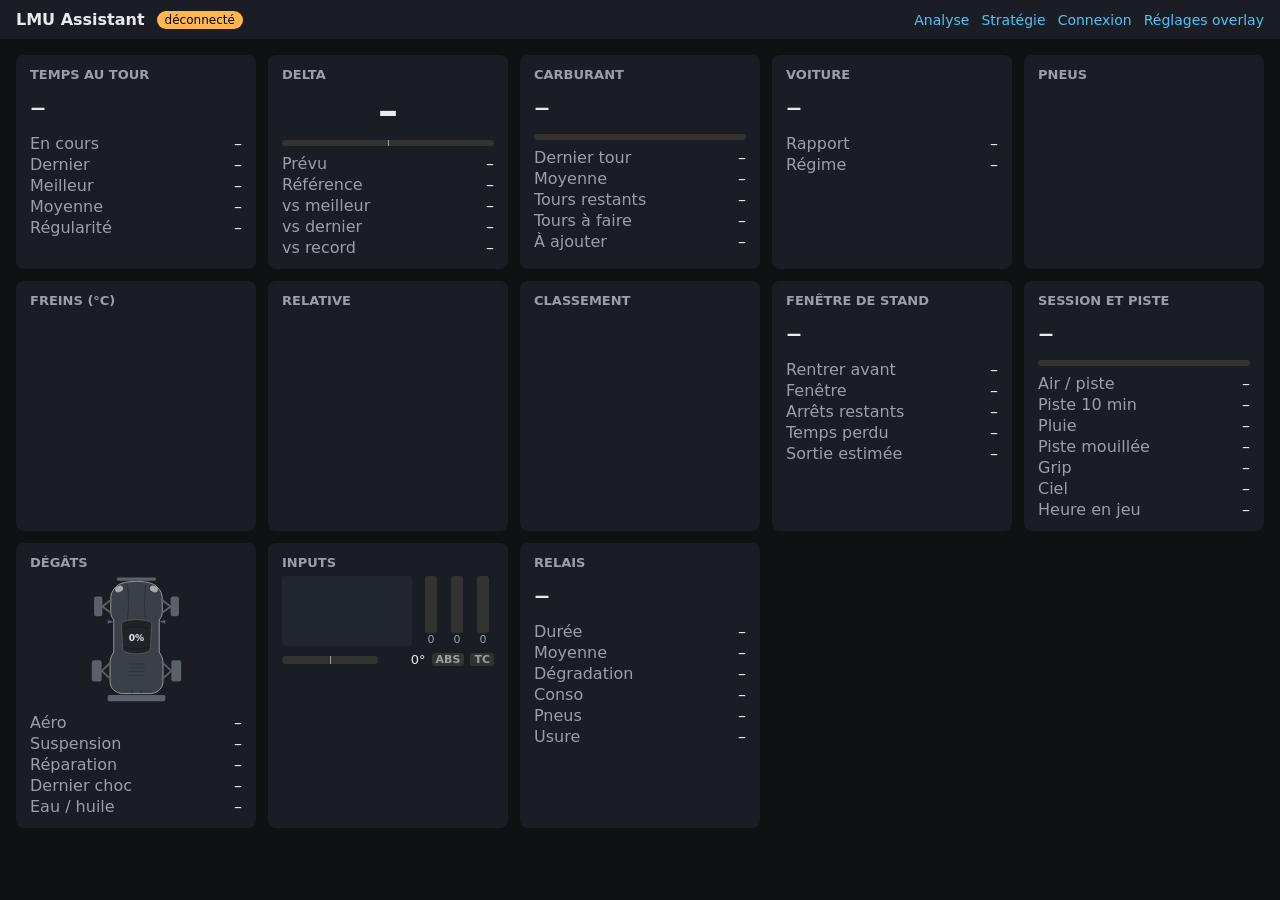
==== commit dc01c81e: "Dégâts affichés à partir de 0 %, colonnes optionnelles meilleur et dernier tour Co-Authored-By: Clau" ====
--- a/web/index.html
+++ b/web/index.html
@@ -172,7 +172,7 @@
         <!-- habitacle : pare-brise, toit, lunette -->
         <path class="cockpit" d="M30,62 C36,56 64,56 70,62 L68,98 C62,104 38,104 32,98 Z"/>
         <path class="detail" d="M32,70 C40,66 60,66 68,70 M33,94 C40,97 60,97 67,94"/>
-        <text class="pct" id="dmg-pct" x="50" y="86" text-anchor="middle">100%</text>
+        <text class="pct" id="dmg-pct" x="50" y="86" text-anchor="middle">0%</text>
       </svg>
       <div class="brake-alert" id="dmg-alert" hidden></div>
       <dl>
--- a/web/style.css
+++ b/web/style.css
@@ -195,10 +195,8 @@
 body.overlay .widget[data-widget="stint"] { width: 240px; }
 body.overlay .widget[data-widget="relative"], body.overlay .widget[data-widget="standings"], body.overlay .widget[data-widget="inputs"] { width: 300px; }
 /* Colonnes optionnelles (dégâts, conso) : le widget s'élargit (2 colonnes sur la page), la fenêtre overlay suit sa taille */
-body:not(.overlay) .widget:is(.col-dmg, .col-fuel) { grid-column: span 2; }
-body.overlay .widget:is([data-widget="relative"], [data-widget="standings"]).col-dmg { width: 340px; }
-body.overlay .widget:is([data-widget="relative"], [data-widget="standings"]).col-fuel { width: 350px; }
-body.overlay .widget:is([data-widget="relative"], [data-widget="standings"]).col-dmg.col-fuel { width: 390px; }
+body:not(.overlay) .widget.opt-cols { grid-column: span 2; }
+body.overlay .widget:is([data-widget="relative"], [data-widget="standings"]).opt-cols { width: calc(300px + var(--opt-cols) * 46px); }
 body.overlay .big.delta { font-size: 34px; } /* plus de lignes et des valeurs plus longues */
 
 /* Mode placement (fenêtre d'un widget) : cadre, curseur de déplacement, poignée d'agrandissement */
@@ -215,7 +213,8 @@
 .settings input[type="number"], .settings input[type="text"], .settings select { width: 100%; max-width: 110px; background: #22262e; color: var(--text); border: 1px solid #333; border-radius: 4px; padding: 4px 6px; }
 .settings select { width: auto; max-width: none; }
 .settings td.opa { white-space: nowrap; }
-.settings td.cols { white-space: nowrap; font-size: 13px; }
+.settings td.cols { font-size: 13px; }
+.settings td.cols label { display: block; white-space: nowrap; }
 .settings td.opa input[type="range"] { width: 80px; vertical-align: middle; }
 .settings td.opa.inherit input[type="range"] { opacity: 0.4; }
 .settings td.opa.inherit .reset { visibility: hidden; }
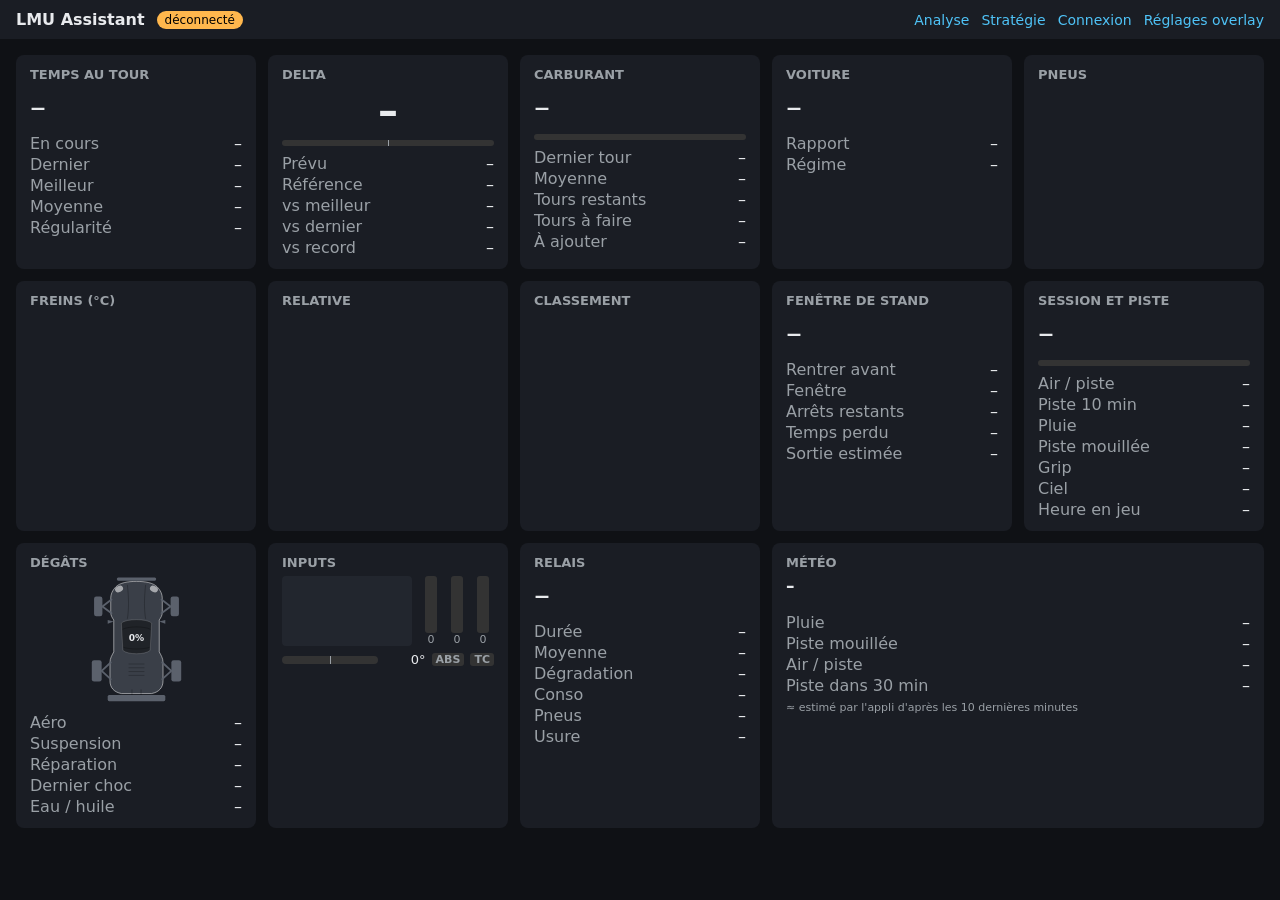
==== commit 1b990d8f: "Widget Météo (F13) : prévision du jeu et tendances estimées, en overlay et sur la page Co-Authored-B" ====
--- a/web/index.html
+++ b/web/index.html
@@ -213,6 +213,22 @@
         <dt id="stint-wear-label">Usure</dt><dd id="stint-wear">–</dd>
       </dl>
     </section>
+
+    <section class="widget" data-widget="weather">
+      <h2>Météo</h2>
+      <div class="wx-head" id="wx-head">–</div>
+      <!-- Prévision du jeu : un point au départ, à 25 %, 50 %, 75 % et à la fin de la session -->
+      <div class="wx-slots" id="wx-slots"></div>
+      <div class="wx-none" id="wx-none" hidden>Prévision du jeu indisponible</div>
+      <dl>
+        <dt>Pluie</dt><dd id="wx-rain">–</dd>
+        <dt>Piste mouillée</dt><dd id="wx-wet">–</dd>
+        <dt>Air / piste</dt><dd id="wx-temps">–</dd>
+        <dt>Piste dans 30 min</dt><dd id="wx-track30">–</dd>
+      </dl>
+      <div class="wx-eta" id="wx-eta" hidden></div>
+      <div class="wx-note">≈ estimé par l'appli d'après les 10 dernières minutes</div>
+    </section>
   </main>
 
   <script src="app.js"></script>
--- a/web/style.css
+++ b/web/style.css
@@ -157,6 +157,24 @@
 .aid { font-size: 11px; font-weight: 600; padding: 0 4px; border-radius: 3px; background: #333; color: var(--muted); }
 .aid.on { background: #fdd835; color: #000; }
 
+/* F13 : météo */
+.wx-head { font-size: 17px; font-weight: 600; line-height: 1.25; }
+.wx-head.warn { color: var(--warn); }
+.wx-head.rain { color: var(--accent); }
+.wx-slots { display: grid; grid-auto-flow: column; grid-auto-columns: 1fr; gap: 4px; margin-top: 8px; }
+.wx-slot { display: flex; flex-direction: column; align-items: center; gap: 1px; background: #22262e; border-radius: 4px;
+  padding: 3px 2px; font-size: 13px; font-variant-numeric: tabular-nums; white-space: nowrap; }
+.wx-slot .when { font-size: 10.5px; color: var(--muted); }
+.wx-slot .icon { font-size: 20px; line-height: 1.2; }
+.wx-slot .chance { color: var(--muted); }
+.wx-slot.maybe .chance { color: var(--warn); }
+.wx-slot.rain .chance { color: var(--accent); font-weight: 600; }
+.wx-slot.past { opacity: 0.45; }
+.wx-none { margin-top: 6px; font-size: 12px; color: var(--muted); }
+.wx-eta { margin-top: 4px; font-size: 13px; color: var(--warn); }
+.wx-note { margin-top: 6px; font-size: 11px; color: var(--muted); }
+body:not(.overlay) .widget[data-widget="weather"] { grid-column: span 2; }
+
 /* Mode overlay : fenêtre transparente, widgets compacts au style sombre.
    --bg-alpha = opacité du fond du widget, --text-alpha = opacité du texte et des jauges (réglages, par widget). */
 html.overlay, html.overlay body, body.overlay { background: transparent; }
@@ -193,6 +211,9 @@
 body.overlay .widget[data-widget="pit"] { width: 250px; }
 body.overlay .widget[data-widget="session"], body.overlay .widget[data-widget="damage"] { width: 230px; }
 body.overlay .widget[data-widget="stint"] { width: 240px; }
+body.overlay .widget[data-widget="weather"] { width: 260px; }
+body.overlay .wx-slot { background: rgba(255, 255, 255, 0.06); }
+body.overlay .wx-note { display: none; }
 body.overlay .widget[data-widget="relative"], body.overlay .widget[data-widget="standings"], body.overlay .widget[data-widget="inputs"] { width: 300px; }
 /* Colonnes optionnelles (dégâts, conso) : le widget s'élargit (2 colonnes sur la page), la fenêtre overlay suit sa taille */
 body:not(.overlay) .widget.opt-cols { grid-column: span 2; }
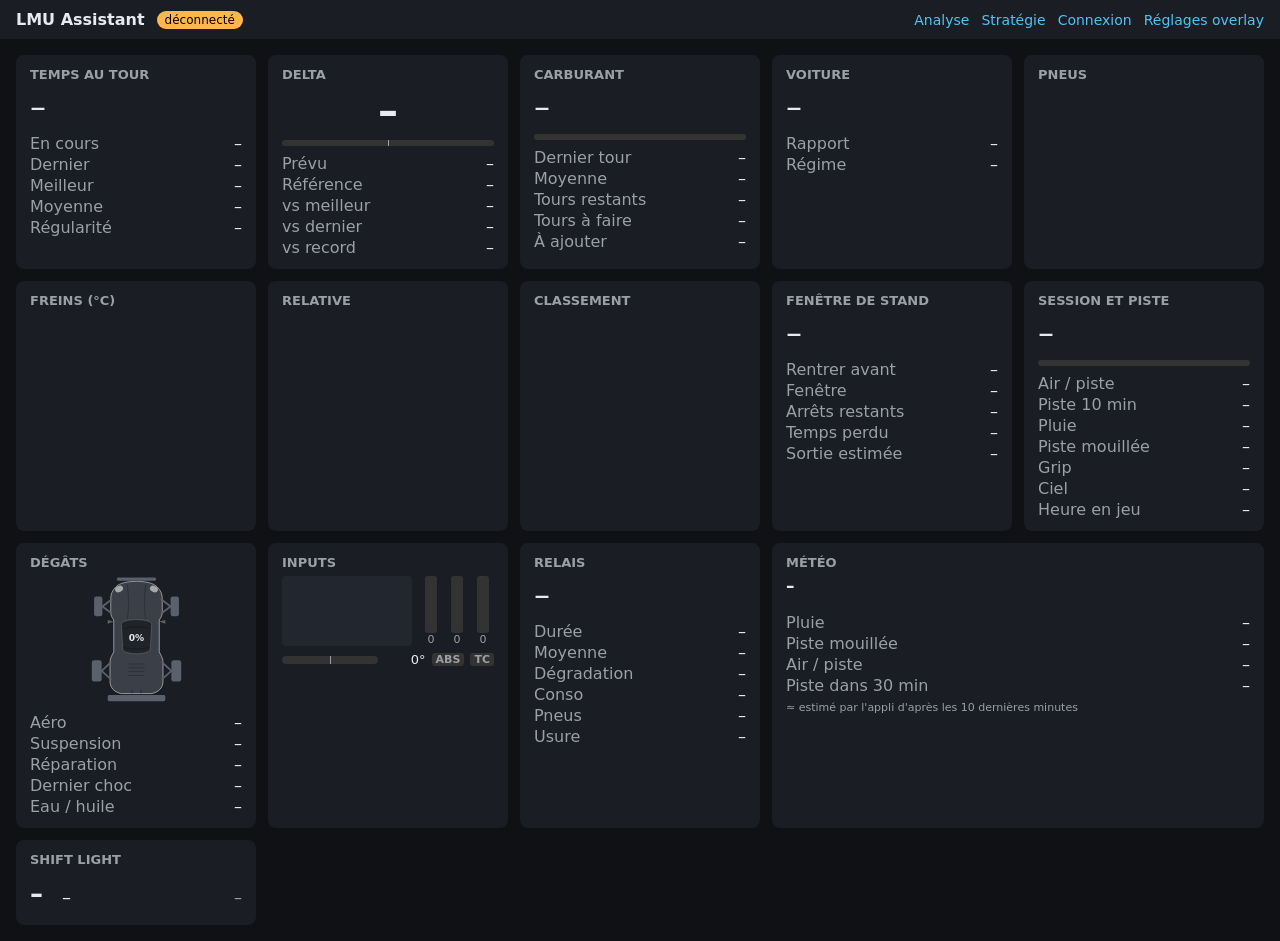
==== commit a1954e08: "Shift light (F14) : régimes optimaux des GT3 du tableau, % du régime max sinon Co-Authored-By: Claud" ====
--- a/web/index.html
+++ b/web/index.html
@@ -229,6 +229,18 @@
       <div class="wx-eta" id="wx-eta" hidden></div>
       <div class="wx-note">≈ estimé par l'appli d'après les 10 dernières minutes</div>
     </section>
+
+    <section class="widget" data-widget="shift">
+      <h2>Shift light</h2>
+      <!-- 10 LED : vert, jaune, rouge en montant vers le régime de passage, toutes bleues quand il faut passer -->
+      <div class="sl-leds" id="sl-leds"></div>
+      <div class="sl-row">
+        <span class="sl-gear" id="sl-gear">–</span>
+        <span class="sl-rpm" id="sl-rpm">–</span>
+        <span class="sl-target" id="sl-target">–</span>
+      </div>
+      <div class="sl-note" id="sl-note"></div>
+    </section>
   </main>
 
   <script src="app.js"></script>
--- a/web/style.css
+++ b/web/style.css
@@ -175,6 +175,25 @@
 .wx-note { margin-top: 6px; font-size: 11px; color: var(--muted); }
 body:not(.overlay) .widget[data-widget="weather"] { grid-column: span 2; }
 
+/* F14 : shift light */
+.sl-leds { display: grid; grid-template-columns: repeat(10, 1fr); gap: 4px; margin: 4px 0 6px; }
+.sl-leds .led { width: 100%; max-width: 22px; aspect-ratio: 1; border-radius: 50%; justify-self: center; background: #2a2e36;
+  box-shadow: inset 0 0 0 1px rgba(255, 255, 255, 0.08); }
+.sl-leds .led.on.g { background: #2ecc40; box-shadow: 0 0 8px #2ecc40; }
+.sl-leds .led.on.y { background: #ffd600; box-shadow: 0 0 8px #ffd600; }
+.sl-leds .led.on.r { background: #ff3b30; box-shadow: 0 0 8px #ff3b30; }
+/* Passage et rupteur : toutes les LED, allumées ou non (sélecteurs plus forts que .led.on.r) */
+.sl-leds.shift .led, .sl-leds.shift .led.on.g, .sl-leds.shift .led.on.y, .sl-leds.shift .led.on.r { background: #2f80ff; box-shadow: 0 0 12px #2f80ff; animation: sl-blink 0.16s steps(1) infinite alternate; }
+.sl-leds.over .led, .sl-leds.over .led.on.g, .sl-leds.over .led.on.y, .sl-leds.over .led.on.r { background: #ff3b30; box-shadow: 0 0 12px #ff3b30; }
+@keyframes sl-blink { to { opacity: 0.25; } }
+.sl-row { display: flex; align-items: baseline; gap: 12px; font-variant-numeric: tabular-nums; }
+.sl-gear { font-size: 26px; font-weight: 700; min-width: 20px; }
+.sl-rpm { font-size: 18px; }
+.sl-target { margin-left: auto; color: var(--muted); }
+.sl-note { margin-top: 4px; font-size: 11px; color: var(--muted); }
+body.overlay .widget[data-widget="shift"] { width: 400px; }
+body.overlay .sl-note { display: none; }
+
 /* Mode overlay : fenêtre transparente, widgets compacts au style sombre.
    --bg-alpha = opacité du fond du widget, --text-alpha = opacité du texte et des jauges (réglages, par widget). */
 html.overlay, html.overlay body, body.overlay { background: transparent; }
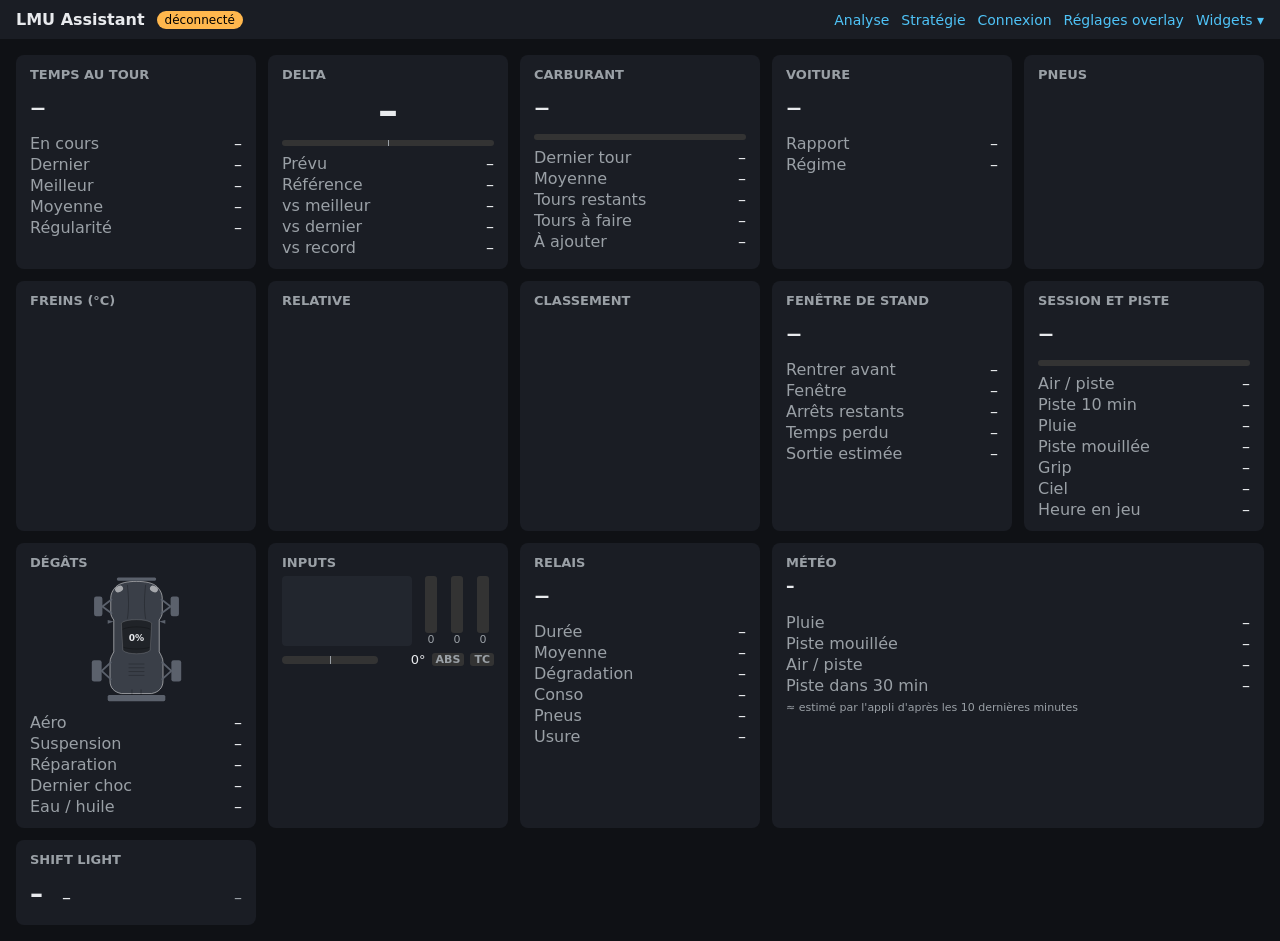
==== commit dc861aae: "Overlay : croix en mode placement, Ctrl+Maj+P immédiat, interface ingénieur indépendante - Mode plac" ====
--- a/web/index.html
+++ b/web/index.html
@@ -17,6 +17,10 @@
     <a href="strategie.html" title="Planificateur de stratégie">Stratégie</a>
     <a href="connect.html" title="Ouvrir sur une tablette ou un téléphone">Connexion</a>
     <a href="settings.html">Réglages overlay</a>
+    <details class="widget-menu">
+      <summary title="Widgets affichés dans cette interface (l'overlay course a les siens, dans Réglages overlay)">Widgets</summary>
+      <div id="widget-menu-list"></div>
+    </details>
   </header>
 
   <main class="widgets">
--- a/web/style.css
+++ b/web/style.css
@@ -20,13 +20,13 @@
 .topbar .nav-link ~ a { font-size: 14px; color: var(--accent); }
 .nav-current { color: var(--muted); }
 .widgets { display: grid; grid-template-columns: repeat(auto-fill, minmax(220px, 1fr)); gap: 12px; padding: 16px; }
-.widget { background: var(--panel); border-radius: 8px; padding: 12px 14px; }
+.widget { background: var(--panel); border-radius: 8px; padding: 12px 14px; min-width: 0; }
 .widget h2 { margin: 0 0 6px; font-size: 13px; font-weight: 600; color: var(--muted); text-transform: uppercase; }
 .big { font-size: 32px; font-variant-numeric: tabular-nums; }
-dl { display: grid; grid-template-columns: auto 1fr; gap: 2px 10px; margin: 8px 0 0; font-variant-numeric: tabular-nums; }
+dl { display: grid; grid-template-columns: auto minmax(0, 1fr); gap: 2px 10px; margin: 8px 0 0; font-variant-numeric: tabular-nums; }
 dt { color: var(--muted); }
-dd { margin: 0; text-align: right; }
-dt, dd { white-space: nowrap; }
+dd { margin: 0; text-align: right; overflow-wrap: break-word; } /* carte étroite : la valeur passe à la ligne au lieu de déborder */
+dt { white-space: nowrap; }
 .bar { height: 6px; background: #333; border-radius: 3px; margin-top: 8px; overflow: hidden; }
 .bar > div { height: 100%; width: 0; background: var(--accent); }
 .bar > div.alert { background: var(--warn); }
@@ -47,20 +47,21 @@
 .laps td:nth-child(3) { text-align: right; color: var(--muted); }
 .laps td.faster { color: var(--ok); }
 .laps tr.excluded td:nth-child(2) { color: var(--muted); text-decoration: line-through; }
-.tyres { display: grid; grid-template-columns: 1fr 1fr; gap: 6px; font-variant-numeric: tabular-nums; }
+.tyres { display: grid; grid-template-columns: repeat(2, minmax(0, 1fr)); gap: 6px; font-variant-numeric: tabular-nums; }
 .tyre { background: #22262e; border-radius: 4px; padding: 4px 6px; }
 .wheel-name { display: block; font-size: 11px; color: var(--muted); }
 .tyre.right .wheel-name { text-align: right; }
-.temps { display: grid; grid-template-columns: repeat(3, 1fr); gap: 2px; font-size: 16px; text-align: center; }
+.temps { display: grid; grid-template-columns: repeat(3, minmax(0, 1fr)); gap: 2px; font-size: 16px; text-align: center; }
 .temps span { border-radius: 3px; padding: 2px 0; color: #000; font-weight: 600; }
 .temps .cold { background: #4fc3f7; }
 .temps .ideal { background: var(--ok); }
 .temps .warm { background: var(--warn); }
 .temps .hot { background: var(--bad); }
-.tyre-info { display: flex; justify-content: space-between; margin-top: 3px; font-size: 13px; }
+.temps .none { background: #3a3f48; color: var(--muted); }
+.tyre-info { display: flex; justify-content: space-between; gap: 4px; margin-top: 3px; font-size: 13px; white-space: nowrap; }
 .tyre-info .alert { color: var(--warn); font-weight: 600; }
 
-.brakes { display: grid; grid-template-columns: 1fr 1fr; gap: 6px; font-variant-numeric: tabular-nums; }
+.brakes { display: grid; grid-template-columns: repeat(2, minmax(0, 1fr)); gap: 6px; font-variant-numeric: tabular-nums; }
 .brake { background: #22262e; border-radius: 4px; padding: 4px 6px; display: flex; flex-direction: column; }
 .brake.right { align-items: flex-end; }
 .brake-temp { font-size: 22px; font-weight: 600; }
@@ -79,7 +80,7 @@
 .relative .class-pos { display: inline-block; min-width: 30px; padding: 0 3px; border-radius: 3px; color: #fff;
   font-size: 12px; font-weight: 600; text-align: center; }
 .relative .num { color: var(--muted); font-size: 12px; }
-.relative .driver { max-width: 130px; overflow: hidden; text-overflow: ellipsis; width: 100%; }
+.relative .driver { max-width: 0; width: 100%; } /* colonne = place restante, nom tronqué */
 .relative .gap, .relative .laps-diff { text-align: right; }
 .relative .laps-diff { font-size: 12px; font-weight: 600; }
 .relative tr.me td { background: #2c3340; font-weight: 600; }
@@ -94,7 +95,11 @@
 .standings .muted { font-weight: 400; }
 .standings .cpos { color: var(--muted); }
 .standings .num { color: var(--muted); font-size: 12px; }
-.standings .driver { max-width: 120px; overflow: hidden; text-overflow: ellipsis; width: 100%; }
+.standings .driver { max-width: 0; width: 100%; }
+/* nom tronqué, badge STAND toujours entier */
+:is(.relative, .standings) .drv { display: flex; align-items: center; gap: 4px; min-width: 0; }
+:is(.relative, .standings) .drv .name { overflow: hidden; text-overflow: ellipsis; min-width: 0; }
+:is(.relative, .standings) .drv .pit { flex: none; }
 .standings .gap, .standings .last { text-align: right; }
 .standings .last { color: var(--muted); font-size: 12px; }
 .standings tr.me td { background: #2c3340; font-weight: 600; }
@@ -207,7 +212,7 @@
   /* Lisible même sans fond : contour sombre d'autant plus marqué que le fond est transparent */
   --halo: rgba(0, 0, 0, calc(1 - var(--bg-alpha) * 0.7));
   text-shadow: 0 0 1px var(--halo), 0 0 2px var(--halo), 0 1px 3px var(--halo); }
-body.overlay .widget > :not(.grip) { opacity: var(--text-alpha); }
+body.overlay .widget > :not(.grip, .w-close) { opacity: var(--text-alpha); }
 /* Texte sur pastille colorée : pas de contour sombre */
 body.overlay :is(.temps span, .class-pos, .flag, .aid.on, .pit, .brake-alert) { text-shadow: none; }
 body.overlay .widget h2 { font-size: 11px; font-weight: 700; letter-spacing: 0.08em; color: #7fcff5; margin: 0 0 4px;
@@ -226,9 +231,11 @@
 body.overlay .relative tr.me td, body.overlay .standings tr.me td { background: rgba(79, 195, 247, 0.2); }
 body.overlay .laps td { border-top-color: rgba(255, 255, 255, 0.07); }
 body.overlay .widget[data-widget="fuel"], body.overlay .widget[data-widget="delta"], body.overlay .widget[data-widget="brakes"] { width: 200px; }
-body.overlay .widget[data-widget="lap"], body.overlay .widget[data-widget="tyres"] { width: 220px; }
+body.overlay .widget[data-widget="lap"] { width: 220px; }
+body.overlay .widget[data-widget="tyres"] { width: 250px; }
 body.overlay .widget[data-widget="pit"] { width: 250px; }
-body.overlay .widget[data-widget="session"], body.overlay .widget[data-widget="damage"] { width: 230px; }
+body.overlay .widget[data-widget="damage"] { width: 230px; }
+body.overlay .widget[data-widget="session"] { width: 250px; }
 body.overlay .widget[data-widget="stint"] { width: 240px; }
 body.overlay .widget[data-widget="weather"] { width: 260px; }
 body.overlay .wx-slot { background: rgba(255, 255, 255, 0.06); }
@@ -244,6 +251,24 @@
 body.placing .widget { outline: 2px dashed var(--accent); outline-offset: -2px; cursor: move; user-select: none; }
 body.placing .grip { display: block; position: absolute; right: 0; bottom: 0; width: 16px; height: 16px; cursor: nwse-resize;
   background: linear-gradient(135deg, transparent 50%, var(--accent) 50%); border-bottom-right-radius: 8px; touch-action: none; }
+
+/* Croix d'un widget : sur la page, au survol (masque le widget de l'interface) ; en overlay, en mode placement
+   seulement (retire le widget de l'overlay course). */
+body:not(.overlay) .widget { position: relative; }
+.w-close { display: none; position: absolute; top: 4px; right: 4px; width: 22px; height: 22px; padding: 0; border: 0;
+  border-radius: 50%; background: #2a2e36; color: var(--muted); font: 600 16px/22px system-ui, sans-serif; text-align: center;
+  cursor: pointer; z-index: 2; }
+.w-close:hover { background: var(--bad); color: #fff; }
+body:not(.overlay) .widget:hover > .w-close { display: block; }
+body.placing .w-close { display: block; background: var(--bad); color: #fff; cursor: pointer; }
+.widget-menu { position: relative; font-size: 14px; }
+.widget-menu summary { cursor: pointer; color: var(--accent); list-style: none; }
+.widget-menu summary::-webkit-details-marker { display: none; }
+.widget-menu summary::after { content: " ▾"; }
+.widget-menu > div { position: absolute; right: 0; top: calc(100% + 8px); z-index: 10; background: var(--panel);
+  border: 1px solid #333; border-radius: 6px; padding: 8px 12px; display: grid; gap: 4px; min-width: 200px;
+  box-shadow: 0 6px 20px rgba(0, 0, 0, 0.5); }
+.widget-menu label { display: flex; gap: 8px; align-items: center; white-space: nowrap; cursor: pointer; }
 
 /* Page de réglages */
 .settings { max-width: 900px; padding: 16px; display: grid; gap: 16px; }
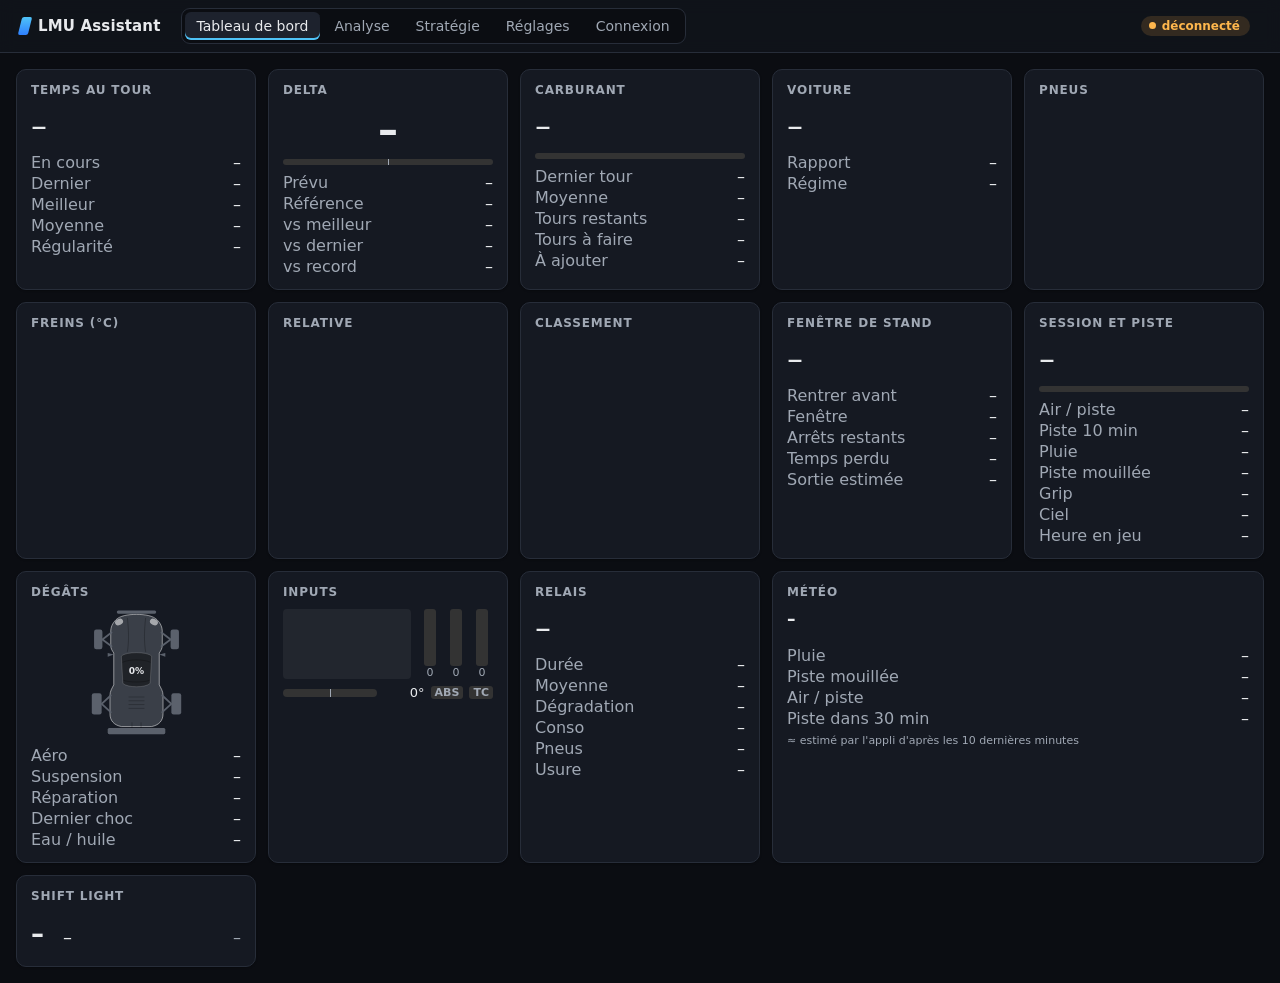
==== commit cb18a1ae: "Pages : menu commun et interface plus moderne et lisible Même barre du haut sur toutes les pages (Ta" ====
--- a/web/index.html
+++ b/web/index.html
@@ -10,17 +10,18 @@
 </head>
 <body>
   <header class="topbar">
-    <strong>LMU Assistant</strong>
-    <span id="status" class="status off">déconnecté</span>
-    <span id="session"></span>
-    <a href="analyse.html" class="nav-link" title="Historique des tours et analyse hors course">Analyse</a>
-    <a href="strategie.html" title="Planificateur de stratégie">Stratégie</a>
-    <a href="connect.html" title="Ouvrir sur une tablette ou un téléphone">Connexion</a>
-    <a href="settings.html">Réglages overlay</a>
-    <details class="widget-menu">
-      <summary title="Widgets affichés dans cette interface (l'overlay course a les siens, dans Réglages overlay)">Widgets</summary>
-      <div id="widget-menu-list"></div>
-    </details>
+    <a href="./" class="brand" title="Tableau de bord"><span class="brand-mark" aria-hidden="true"></span>LMU Assistant</a>
+    <nav class="appnav" aria-label="Pages">
+      <a href="./" title="Widgets en direct" aria-current="page">Tableau de bord</a>
+      <a href="analyse.html" title="Historique des tours et analyse hors course">Analyse</a>
+      <a href="strategie.html" title="Planificateur de stratégie">Stratégie</a>
+      <a href="settings.html" title="Réglages de l'overlay et des widgets">Réglages</a>
+      <a href="connect.html" title="Ouvrir sur une tablette ou un téléphone">Connexion</a>
+    </nav>
+    <div class="topbar-info">
+      <span id="status" class="status off">déconnecté</span>
+      <span id="session" class="session"></span>
+    </div>
   </header>
 
   <main class="widgets">
--- a/web/style.css
+++ b/web/style.css
@@ -1,24 +1,44 @@
+/* Couleurs communes. Les widgets de l'overlay ont leurs propres fonds (body.overlay, plus bas). */
 :root {
-  --bg: #0f1115;
-  --panel: #1a1d24;
+  --bg: #0b0d12;
+  --panel: #151922;
+  --panel-2: #1d222d;   /* blocs dans une carte, champs de saisie */
+  --border: #272d39;
   --text: #e8eaed;
-  --muted: #9aa0a6;
+  --muted: #a0a8b4;
   --accent: #4fc3f7;
   --ok: #66bb6a;
   --warn: #ffb74d;
   --bad: #ef5350;
+  --radius: 10px;
+  color-scheme: dark;
 }
 * { box-sizing: border-box; }
-body { margin: 0; font-family: system-ui, sans-serif; background: var(--bg); color: var(--text); }
-.topbar { display: flex; gap: 12px; align-items: center; padding: 10px 16px; background: var(--panel); }
-.status { font-size: 12px; padding: 2px 8px; border-radius: 10px; background: var(--warn); color: #000; }
-.status.on { background: var(--ok); }
+body { margin: 0; font-family: "Segoe UI Variable Text", "Segoe UI", Inter, system-ui, sans-serif; background: var(--bg); color: var(--text);
+  -webkit-font-smoothing: antialiased; }
 [hidden] { display: none !important; }
-.topbar { flex-wrap: wrap; }
-.topbar a { color: var(--text); text-decoration: none; }
-.topbar .nav-link { margin-left: auto; font-size: 14px; color: var(--accent); }
-.topbar .nav-link ~ a { font-size: 14px; color: var(--accent); }
-.nav-current { color: var(--muted); }
+a { color: var(--accent); }
+
+/* Barre du haut commune à toutes les pages : marque, menu des pages, état de la connexion (tableau de bord) */
+.topbar { position: sticky; top: 0; z-index: 20; display: flex; flex-wrap: wrap; gap: 6px 20px; align-items: center; min-height: 52px;
+  padding: 8px 20px; background: rgba(17, 20, 27, 0.92); border-bottom: 1px solid var(--border);
+  -webkit-backdrop-filter: blur(8px); backdrop-filter: blur(8px); }
+.topbar a { text-decoration: none; }
+.topbar .brand { display: inline-flex; align-items: center; gap: 8px; color: var(--text); font-weight: 700; font-size: 15px; letter-spacing: 0.01em; white-space: nowrap; }
+.brand-mark { width: 10px; height: 18px; border-radius: 2px; background: linear-gradient(180deg, var(--accent), #2f80ff); transform: skewX(-14deg); }
+.appnav { display: flex; gap: 2px; padding: 3px; background: var(--bg); border: 1px solid var(--border); border-radius: 9px;
+  overflow-x: auto; scrollbar-width: none; max-width: 100%; }
+.appnav::-webkit-scrollbar { display: none; }
+.appnav a { padding: 6px 12px; border-radius: 6px; color: var(--muted); font-size: 14px; font-weight: 500; white-space: nowrap;
+  transition: background 0.15s, color 0.15s; }
+.appnav a:hover { color: var(--text); background: var(--panel-2); }
+.appnav a[aria-current="page"] { color: var(--text); background: var(--panel-2); box-shadow: inset 0 -2px 0 var(--accent); }
+.appnav a:focus-visible, .topbar .brand:focus-visible { outline: 2px solid var(--accent); outline-offset: 1px; }
+.topbar-info { display: flex; align-items: center; gap: 10px; min-width: 0; margin-left: auto; font-size: 13px; color: var(--muted); }
+.topbar-info .session { overflow: hidden; text-overflow: ellipsis; white-space: nowrap; }
+.status { flex: none; font-size: 12px; font-weight: 600; padding: 3px 10px 3px 8px; border-radius: 999px; background: rgba(255, 183, 77, 0.15); color: var(--warn); }
+.status::before { content: ""; display: inline-block; width: 7px; height: 7px; margin-right: 6px; border-radius: 50%; background: currentColor; vertical-align: 1px; }
+.status.on { background: rgba(102, 187, 106, 0.15); color: var(--ok); }
 .widgets { display: grid; grid-template-columns: repeat(auto-fill, minmax(220px, 1fr)); gap: 12px; padding: 16px; }
 .widget { background: var(--panel); border-radius: 8px; padding: 12px 14px; min-width: 0; }
 .widget h2 { margin: 0 0 6px; font-size: 13px; font-weight: 600; color: var(--muted); text-transform: uppercase; }
@@ -212,7 +232,7 @@
   /* Lisible même sans fond : contour sombre d'autant plus marqué que le fond est transparent */
   --halo: rgba(0, 0, 0, calc(1 - var(--bg-alpha) * 0.7));
   text-shadow: 0 0 1px var(--halo), 0 0 2px var(--halo), 0 1px 3px var(--halo); }
-body.overlay .widget > :not(.grip, .w-close) { opacity: var(--text-alpha); }
+body.overlay .widget > :not(.grip) { opacity: var(--text-alpha); }
 /* Texte sur pastille colorée : pas de contour sombre */
 body.overlay :is(.temps span, .class-pos, .flag, .aid.on, .pit, .brake-alert) { text-shadow: none; }
 body.overlay .widget h2 { font-size: 11px; font-weight: 700; letter-spacing: 0.08em; color: #7fcff5; margin: 0 0 4px;
@@ -252,24 +272,6 @@
 body.placing .grip { display: block; position: absolute; right: 0; bottom: 0; width: 16px; height: 16px; cursor: nwse-resize;
   background: linear-gradient(135deg, transparent 50%, var(--accent) 50%); border-bottom-right-radius: 8px; touch-action: none; }
 
-/* Croix d'un widget : sur la page, au survol (masque le widget de l'interface) ; en overlay, en mode placement
-   seulement (retire le widget de l'overlay course). */
-body:not(.overlay) .widget { position: relative; }
-.w-close { display: none; position: absolute; top: 4px; right: 4px; width: 22px; height: 22px; padding: 0; border: 0;
-  border-radius: 50%; background: #2a2e36; color: var(--muted); font: 600 16px/22px system-ui, sans-serif; text-align: center;
-  cursor: pointer; z-index: 2; }
-.w-close:hover { background: var(--bad); color: #fff; }
-body:not(.overlay) .widget:hover > .w-close { display: block; }
-body.placing .w-close { display: block; background: var(--bad); color: #fff; cursor: pointer; }
-.widget-menu { position: relative; font-size: 14px; }
-.widget-menu summary { cursor: pointer; color: var(--accent); list-style: none; }
-.widget-menu summary::-webkit-details-marker { display: none; }
-.widget-menu summary::after { content: " ▾"; }
-.widget-menu > div { position: absolute; right: 0; top: calc(100% + 8px); z-index: 10; background: var(--panel);
-  border: 1px solid #333; border-radius: 6px; padding: 8px 12px; display: grid; gap: 4px; min-width: 200px;
-  box-shadow: 0 6px 20px rgba(0, 0, 0, 0.5); }
-.widget-menu label { display: flex; gap: 8px; align-items: center; white-space: nowrap; cursor: pointer; }
-
 /* Page de réglages */
 .settings { max-width: 900px; padding: 16px; display: grid; gap: 16px; }
 .settings .widget table { width: 100%; border-collapse: collapse; }
@@ -317,7 +319,6 @@
 .data td.muted { color: var(--muted); text-align: left; }
 .data .tags { text-align: left; }
 .data .tags span { display: inline-block; margin-right: 3px; padding: 0 4px; border-radius: 3px; background: #333; color: var(--text); font-size: 11px; }
-.topbar .brand { font-weight: 700; }
 .data i.dot, .legend i, .tip i { display: inline-block; width: 9px; height: 9px; border-radius: 2px; margin-right: 5px; }
 .charts { display: grid; grid-template-columns: repeat(auto-fit, minmax(340px, 1fr)); gap: 16px; }
 .charts figure { margin: 0; min-width: 0; }
@@ -381,9 +382,77 @@
 .urls a { color: var(--accent); }
 .hint { color: var(--muted); font-size: 13px; }
 
-/* Téléphone : marges et chiffres un peu plus compacts */
+
+/* ===== Pages (tableau de bord, analyse, stratégie, réglages, connexion) : cartes, formulaires, boutons communs.
+   Tout est limité à body:not(.overlay) ou aux pages hors overlay : les fenêtres de l'overlay course gardent leur style. */
+body:not(.overlay) .widgets { gap: 12px; padding: 16px; }
+body:not(.overlay) .widget { border: 1px solid var(--border); border-radius: var(--radius); padding: 13px 14px;
+  box-shadow: 0 1px 2px rgba(0, 0, 0, 0.25); }
+body:not(.overlay) .widget h2 { margin: 0 0 10px; font-size: 12px; font-weight: 650; letter-spacing: 0.07em; color: var(--muted); }
+body:not(.overlay) dt { color: var(--muted); }
+.settings, .analyse, .connect { width: 100%; margin: 0 auto; padding: 20px; gap: 16px; }
+.settings { max-width: 1200px; }
+.analyse { max-width: 1400px; }
+.hint, .settings .hint { line-height: 1.5; }
+
+/* Champs de saisie */
+:is(.settings, .analyse) :is(input[type="number"], input[type="text"], input:not([type]), select, textarea) {
+  background: var(--panel-2); color: var(--text); border: 1px solid #353c49; border-radius: 6px; padding: 6px 9px; font: inherit;
+  font-size: 14px; transition: border-color 0.15s, box-shadow 0.15s; }
+:is(.settings, .analyse) :is(input, select, textarea):focus-visible { outline: none; border-color: var(--accent);
+  box-shadow: 0 0 0 3px rgba(79, 195, 247, 0.25); }
+:is(.settings, .analyse) input[type="checkbox"], :is(.settings, .analyse) input[type="range"] { accent-color: var(--accent); }
+:is(.settings, .analyse) input[type="checkbox"] { width: 16px; height: 16px; margin: 0; }
+
+/* Boutons */
+:is(.settings, .analyse) button { border-radius: 7px; padding: 8px 16px; font: inherit; font-size: 14px; font-weight: 600;
+  transition: filter 0.15s, background 0.15s; }
+:is(.settings, .analyse) button:hover:not(:disabled) { filter: brightness(1.1); }
+:is(.settings, .analyse) button:focus-visible { outline: 2px solid var(--accent); outline-offset: 2px; }
+.analyse button.secondary { background: var(--panel-2); border: 1px solid #353c49; }
+.settings button.reset { padding: 0 4px; }
+
+/* Réglages : un réglage par ligne, tableau des widgets aéré, bouton Enregistrer toujours visible en bas */
+.settings .widget > label { display: flex; flex-wrap: wrap; width: fit-content; max-width: 100%; margin: 0; padding: 5px 0; }
+.settings .widget > br { display: none; }
+.settings label input[type="number"] { flex: none; width: 90px; }
+.settings label input[type="text"] { flex: none; width: 140px; }
+.settings .widget table th { font-size: 12px; text-transform: uppercase; letter-spacing: 0.04em; border-bottom: 1px solid var(--border); padding: 6px; }
+.settings .widget table td { padding: 5px 6px; border-top: 1px solid var(--border); }
+.settings .widget table tr:first-child td { border-top: 0; }
+.settings .widget:has(> table) { overflow-x: auto; } /* tableau des widgets : défile sur écran étroit au lieu d'écraser les champs */
+.settings .widget table td input[type="number"] { min-width: 64px; }
+.settings .widget table tbody tr:hover td { background: rgba(255, 255, 255, 0.025); }
+.settings .opacity-global { padding: 4px 0 8px; margin-bottom: 4px; border-bottom: 1px solid var(--border); }
+.settings .actions { position: sticky; bottom: 0; z-index: 10; margin: 0 -20px; padding: 12px 20px;
+  background: linear-gradient(180deg, rgba(11, 13, 18, 0), var(--bg) 35%); }
+.settings .actions button { padding: 10px 24px; }
+
+/* Analyse et stratégie */
+.analyse .data th { font-size: 12px; text-transform: uppercase; letter-spacing: 0.04em; border-bottom-color: var(--border); }
+.analyse .data tbody tr:hover td { background: rgba(255, 255, 255, 0.03); }
+.report-card, .scenario { border: 1px solid var(--border); }
+.report-card { border-radius: 8px; padding: 10px 14px; }
+.strategy-form fieldset { border-color: var(--border); border-radius: 8px; padding: 10px 14px; }
+
+/* Connexion */
+.urls li.selected { background: var(--panel-2); }
+.connect .urls { word-break: normal; overflow-wrap: anywhere; }
+
+/* Tablette : la barre passe sur deux lignes (marque + état, puis le menu) */
+@media (max-width: 900px) {
+  .topbar { padding: 8px 12px; }
+  .topbar .appnav { order: 3; width: 100%; }
+  .topbar-info { margin-left: auto; }
+}
+/* Téléphone : une colonne de widgets, marges réduites */
 @media (max-width: 480px) {
-  .topbar { padding: 8px 12px; gap: 8px; }
-  .widgets { grid-template-columns: repeat(auto-fill, minmax(150px, 1fr)); gap: 8px; padding: 8px; }
-  .big { font-size: 26px; }
+  .topbar-info .session { display: none; }
+  .topbar .appnav { flex-wrap: wrap; }
+  .appnav a { padding: 6px 10px; font-size: 13px; }
+  body:not(.overlay) .widgets { grid-template-columns: minmax(0, 1fr); gap: 10px; padding: 10px; }
+  body:not(.overlay) .widget[data-widget] { grid-column: auto; }
+  .settings, .analyse, .connect { padding: 12px; }
+  .settings .actions { margin: 0 -12px; padding: 12px; }
+  .big { font-size: 28px; }
 }
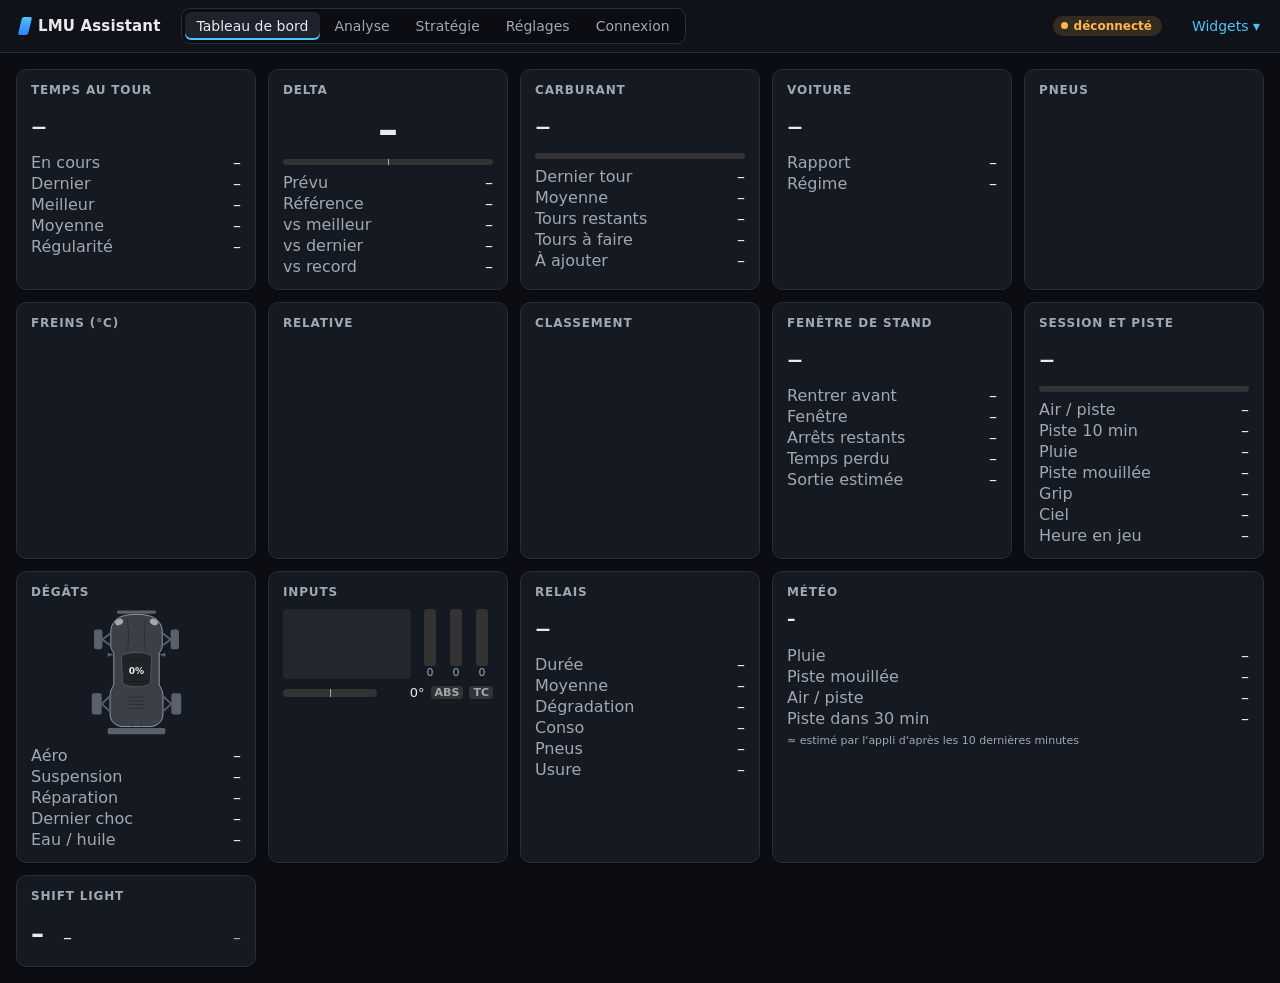
==== commit e0415e9c: "Fusion de main dans la PR (#40, #43, #44, #45) : menu Widgets dans la nouvelle barre du haut Co-Auth" ====
--- a/web/index.html
+++ b/web/index.html
@@ -22,6 +22,10 @@
       <span id="status" class="status off">déconnecté</span>
       <span id="session" class="session"></span>
     </div>
+    <details class="widget-menu">
+      <summary title="Widgets affichés dans cette interface (l'overlay course a les siens, dans Réglages)">Widgets</summary>
+      <div id="widget-menu-list"></div>
+    </details>
   </header>
 
   <main class="widgets">
--- a/web/style.css
+++ b/web/style.css
@@ -80,6 +80,8 @@
 .temps .none { background: #3a3f48; color: var(--muted); }
 .tyre-info { display: flex; justify-content: space-between; gap: 4px; margin-top: 3px; font-size: 13px; white-space: nowrap; }
 .tyre-info .alert { color: var(--warn); font-weight: 600; }
+.tyre-brake { display: flex; justify-content: space-between; gap: 4px; margin-top: 2px; font-size: 13px; color: var(--muted); white-space: nowrap; }
+.tyre-brake .brake-temp { font-size: 13px; }
 
 .brakes { display: grid; grid-template-columns: repeat(2, minmax(0, 1fr)); gap: 6px; font-variant-numeric: tabular-nums; }
 .brake { background: #22262e; border-radius: 4px; padding: 4px 6px; display: flex; flex-direction: column; }
@@ -130,6 +132,12 @@
 .relative .opt.intact, .standings .opt.intact { color: var(--muted); }
 .relative .opt.warn, .standings .opt.warn { color: var(--warn); }
 .relative .opt.bad, .standings .opt.bad { color: var(--bad); font-weight: 600; }
+.relative .gum, .standings .gum { text-align: center; }
+.relative tr.col-head th, .standings tr.col-head th { font-size: 10px; font-weight: 600; color: var(--muted); text-transform: uppercase; text-align: left; padding: 0 3px 2px; white-space: nowrap; }
+.relative tr.col-head th.opt, .relative tr.col-head th.gap, .standings tr.col-head th.opt, .standings tr.col-head th.gap { text-align: right; }
+.gum-grid { display: inline-grid; grid-template-columns: 6px 6px; gap: 1px; vertical-align: middle; }
+.gum-grid .gum-dot { width: 6px; height: 6px; margin: 0; }
+.gum-dot { display: inline-block; width: 9px; height: 9px; border-radius: 50%; margin: 0 1px; vertical-align: middle; box-shadow: 0 0 0 1px rgba(0, 0, 0, 0.5); }
 .relative .pit, .standings .pit { font-size: 10px; padding: 0 3px; border-radius: 3px; background: var(--muted); color: #000; font-weight: 600; }
 
 .flag { margin-top: 6px; padding: 3px 6px; border-radius: 4px; font-weight: 600; font-size: 13px; text-align: center; background: #333; }
@@ -232,7 +240,7 @@
   /* Lisible même sans fond : contour sombre d'autant plus marqué que le fond est transparent */
   --halo: rgba(0, 0, 0, calc(1 - var(--bg-alpha) * 0.7));
   text-shadow: 0 0 1px var(--halo), 0 0 2px var(--halo), 0 1px 3px var(--halo); }
-body.overlay .widget > :not(.grip) { opacity: var(--text-alpha); }
+body.overlay .widget > :not(.grip, .w-close) { opacity: var(--text-alpha); }
 /* Texte sur pastille colorée : pas de contour sombre */
 body.overlay :is(.temps span, .class-pos, .flag, .aid.on, .pit, .brake-alert) { text-shadow: none; }
 body.overlay .widget h2 { font-size: 11px; font-weight: 700; letter-spacing: 0.08em; color: #7fcff5; margin: 0 0 4px;
@@ -272,6 +280,24 @@
 body.placing .grip { display: block; position: absolute; right: 0; bottom: 0; width: 16px; height: 16px; cursor: nwse-resize;
   background: linear-gradient(135deg, transparent 50%, var(--accent) 50%); border-bottom-right-radius: 8px; touch-action: none; }
 
+/* Croix d'un widget : sur la page, au survol (masque le widget de l'interface) ; en overlay, en mode placement
+   seulement (retire le widget de l'overlay course). */
+body:not(.overlay) .widget { position: relative; }
+.w-close { display: none; position: absolute; top: 4px; right: 4px; width: 22px; height: 22px; padding: 0; border: 0;
+  border-radius: 50%; background: #2a2e36; color: var(--muted); font: 600 16px/22px system-ui, sans-serif; text-align: center;
+  cursor: pointer; z-index: 2; }
+.w-close:hover { background: var(--bad); color: #fff; }
+body:not(.overlay) .widget:hover > .w-close { display: block; }
+body.placing .w-close { display: block; background: var(--bad); color: #fff; cursor: pointer; }
+.widget-menu { position: relative; font-size: 14px; }
+.widget-menu summary { cursor: pointer; color: var(--accent); list-style: none; }
+.widget-menu summary::-webkit-details-marker { display: none; }
+.widget-menu summary::after { content: " ▾"; }
+.widget-menu > div { position: absolute; right: 0; top: calc(100% + 8px); z-index: 10; background: var(--panel);
+  border: 1px solid #333; border-radius: 6px; padding: 8px 12px; display: grid; gap: 4px; min-width: 200px;
+  box-shadow: 0 6px 20px rgba(0, 0, 0, 0.5); }
+.widget-menu label { display: flex; gap: 8px; align-items: center; white-space: nowrap; cursor: pointer; }
+
 /* Page de réglages */
 .settings { max-width: 900px; padding: 16px; display: grid; gap: 16px; }
 .settings .widget table { width: 100%; border-collapse: collapse; }
@@ -280,8 +306,15 @@
 .settings input[type="number"], .settings input[type="text"], .settings select { width: 100%; max-width: 110px; background: #22262e; color: var(--text); border: 1px solid #333; border-radius: 4px; padding: 4px 6px; }
 .settings select { width: auto; max-width: none; }
 .settings td.opa { white-space: nowrap; }
+.settings .tyre-ranges table { width: auto; margin-top: 4px; border-collapse: collapse; }
+.settings .tyre-ranges td { padding: 2px 8px 2px 0; white-space: nowrap; }
+.settings .tyre-ranges input[type="number"] { width: 70px; }
 .settings td.cols { font-size: 13px; }
 .settings td.cols label { display: block; white-space: nowrap; }
+.settings .col-item { display: flex; align-items: center; gap: 2px; }
+.settings .col-item label { flex: 1; }
+.settings .col-item label.fixed { color: var(--muted); padding-left: 20px; }
+.settings .col-item .move { padding: 0 4px; font-size: 9px; line-height: 14px; min-width: 0; }
 .settings td.opa input[type="range"] { width: 80px; vertical-align: middle; }
 .settings td.opa.inherit input[type="range"] { opacity: 0.4; }
 .settings td.opa.inherit .reset { visibility: hidden; }
@@ -290,7 +323,7 @@
 .settings button.reset { background: none; color: var(--muted); padding: 0 4px; font-weight: 400; font-size: 15px; }
 .settings button.reset:hover { color: var(--accent); }
 .opacity-global { display: flex; flex-wrap: wrap; gap: 4px 24px; }
-.settings input#inputs-trace, .settings input#laptime-avg-laps, .settings input#tyre-temp-min, .settings input#tyre-temp-max, .settings input#brake-overheat, .settings input#pit-loss { width: 70px; }
+.settings input#inputs-trace, .settings input#laptime-avg-laps, .settings input#brake-overheat, .settings input#pit-loss { width: 70px; }
 .settings label { display: inline-flex; gap: 6px; align-items: center; margin: 4px 16px 4px 0; }
 .settings button { background: var(--accent); color: #000; border: 0; border-radius: 4px; padding: 8px 16px; font-weight: 600; cursor: pointer; }
 .settings .actions { display: flex; gap: 12px; align-items: center; }
@@ -456,3 +489,21 @@
   .settings .actions { margin: 0 -12px; padding: 12px; }
   .big { font-size: 28px; }
 }
+/* Liste des sessions (sélection multiple, comparaison) */
+.session-tools { display: flex; gap: 12px; align-items: center; flex-wrap: wrap; margin-bottom: 8px; }
+.session-tools input[type=search] { flex: 1; min-width: 200px; max-width: 420px; }
+.session-bar { display: flex; gap: 8px; align-items: center; flex-wrap: wrap; margin-bottom: 8px; padding: 6px 10px; background: #22262e; border-radius: 6px; font-size: 14px; }
+.session-bar span { margin-right: 4px; }
+.session-list { max-height: 320px; overflow-y: auto; }
+.data.sessions thead th { position: sticky; top: 0; background: var(--panel); z-index: 1; }
+.data.sessions tbody tr { cursor: pointer; }
+.data.sessions tbody tr:hover td { background: #22262e; }
+.data.sessions tr.shown td { background: #1f3340; }
+.data.sessions tr.checked td:first-child { box-shadow: inset 3px 0 var(--accent); }
+.data.sessions td.l, .data.sessions th.l { text-align: left; }
+.data.sessions td.check, .data.sessions th.check { width: 28px; }
+.analyse button.danger { background: var(--bad); color: #fff; }
+.analyse button.small { padding: 2px 10px; font-size: 12px; font-weight: 500; vertical-align: middle; }
+#sessions-compare-section h2 { display: flex; align-items: center; gap: 12px; }
+#sessions-compare-section h2 button { margin-left: auto; }
+.data th .ref { color: var(--warn); }
